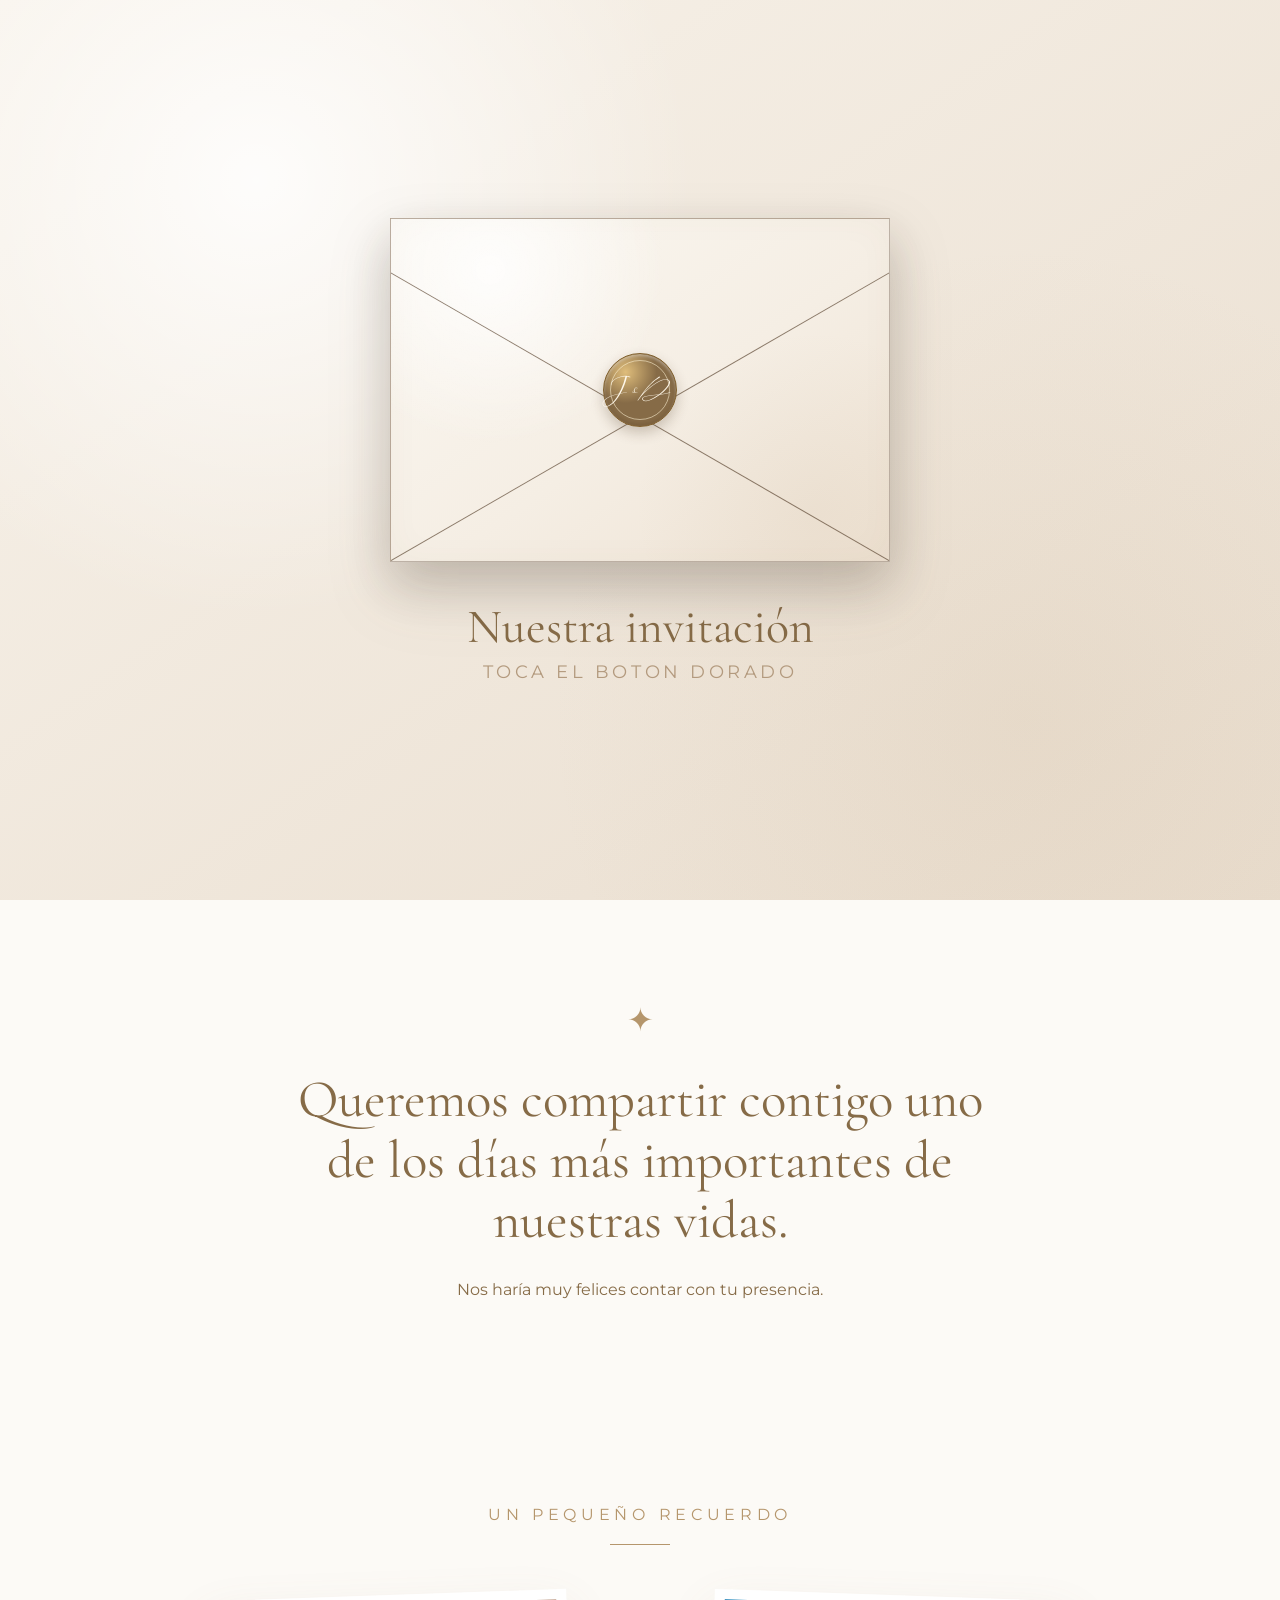
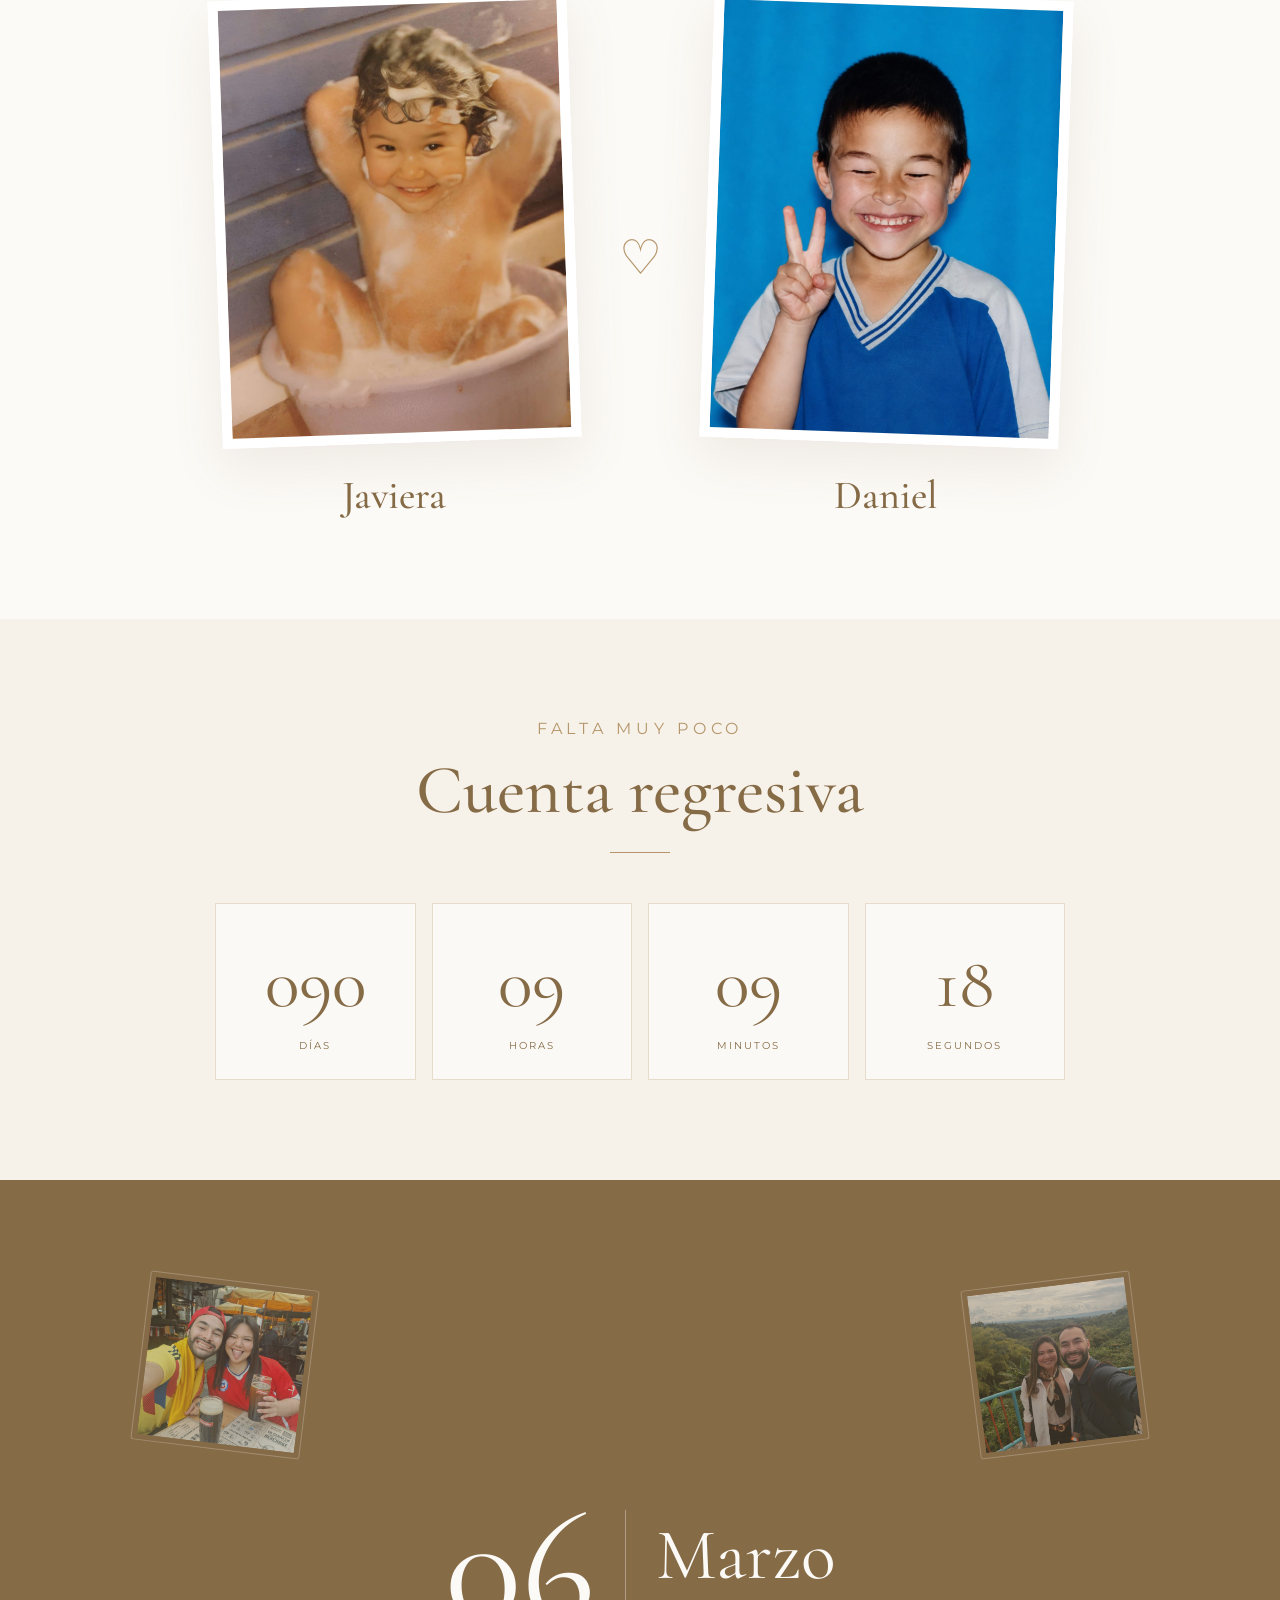
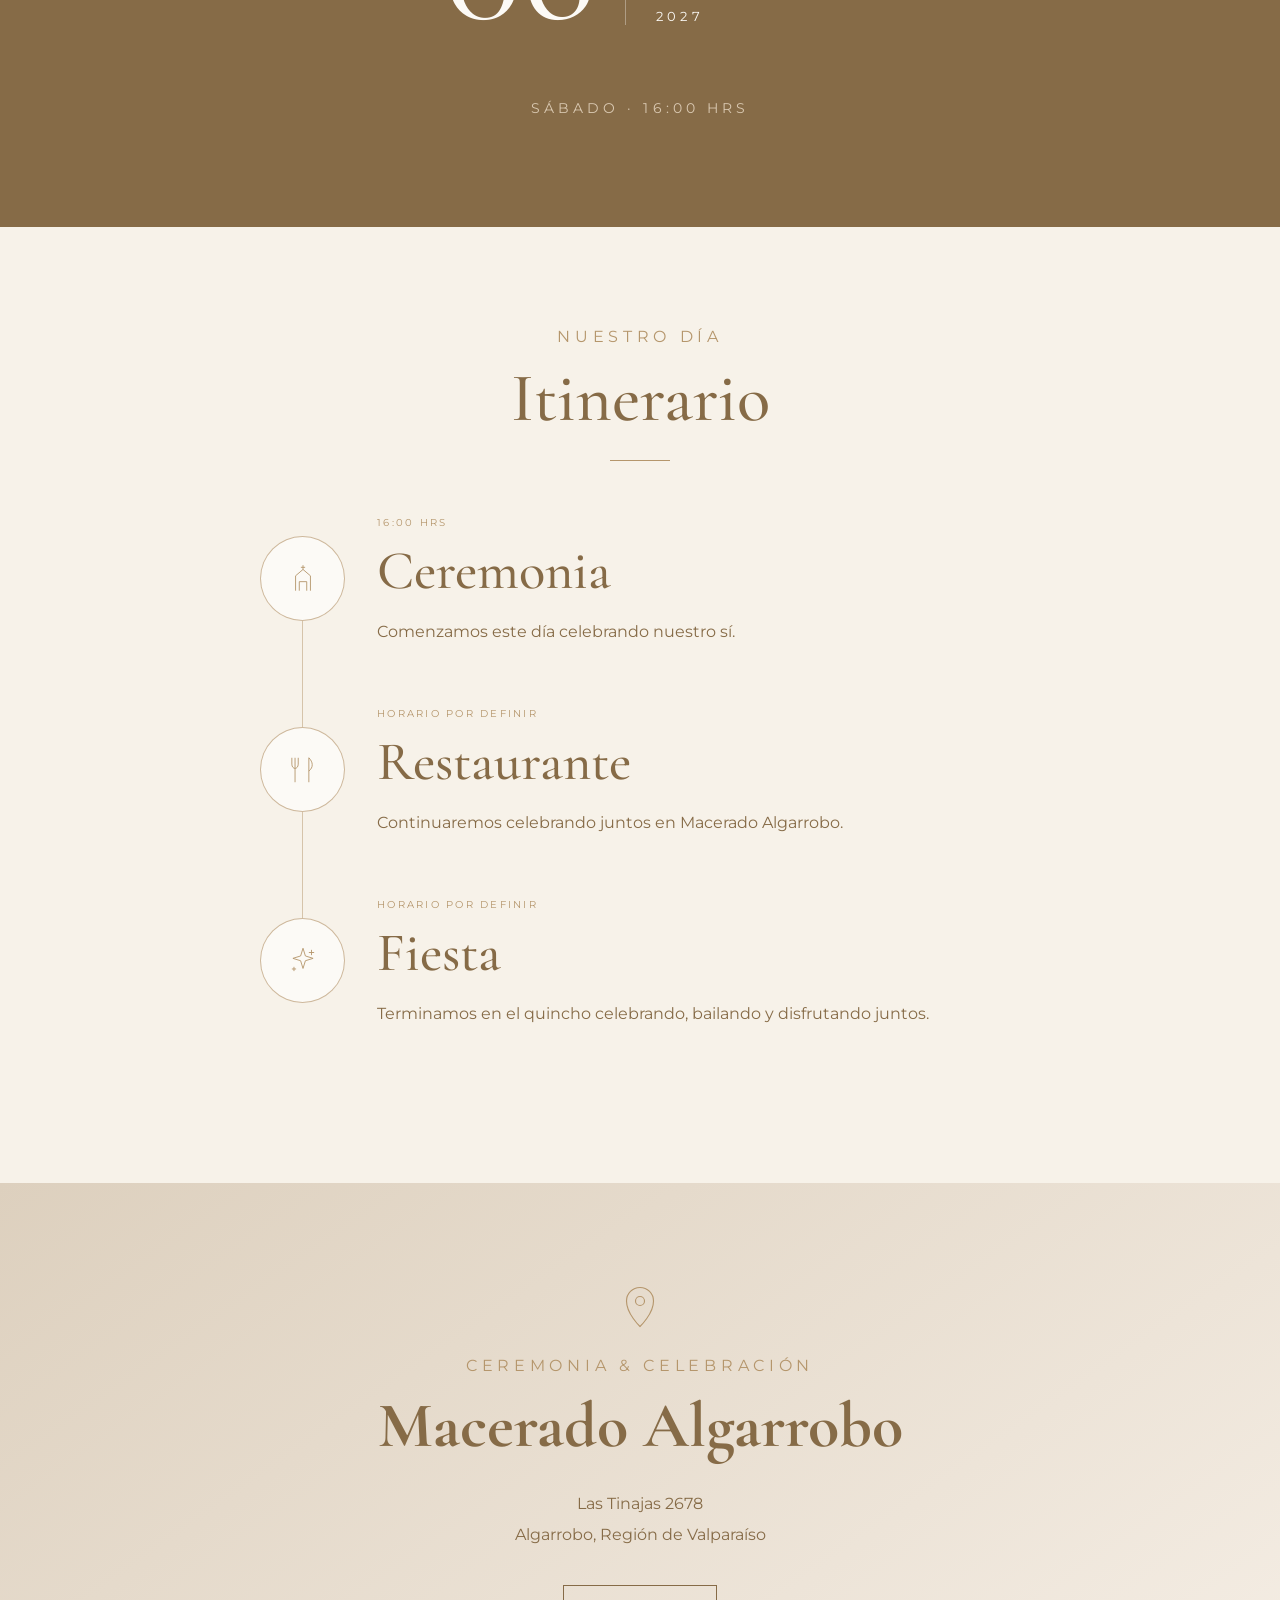
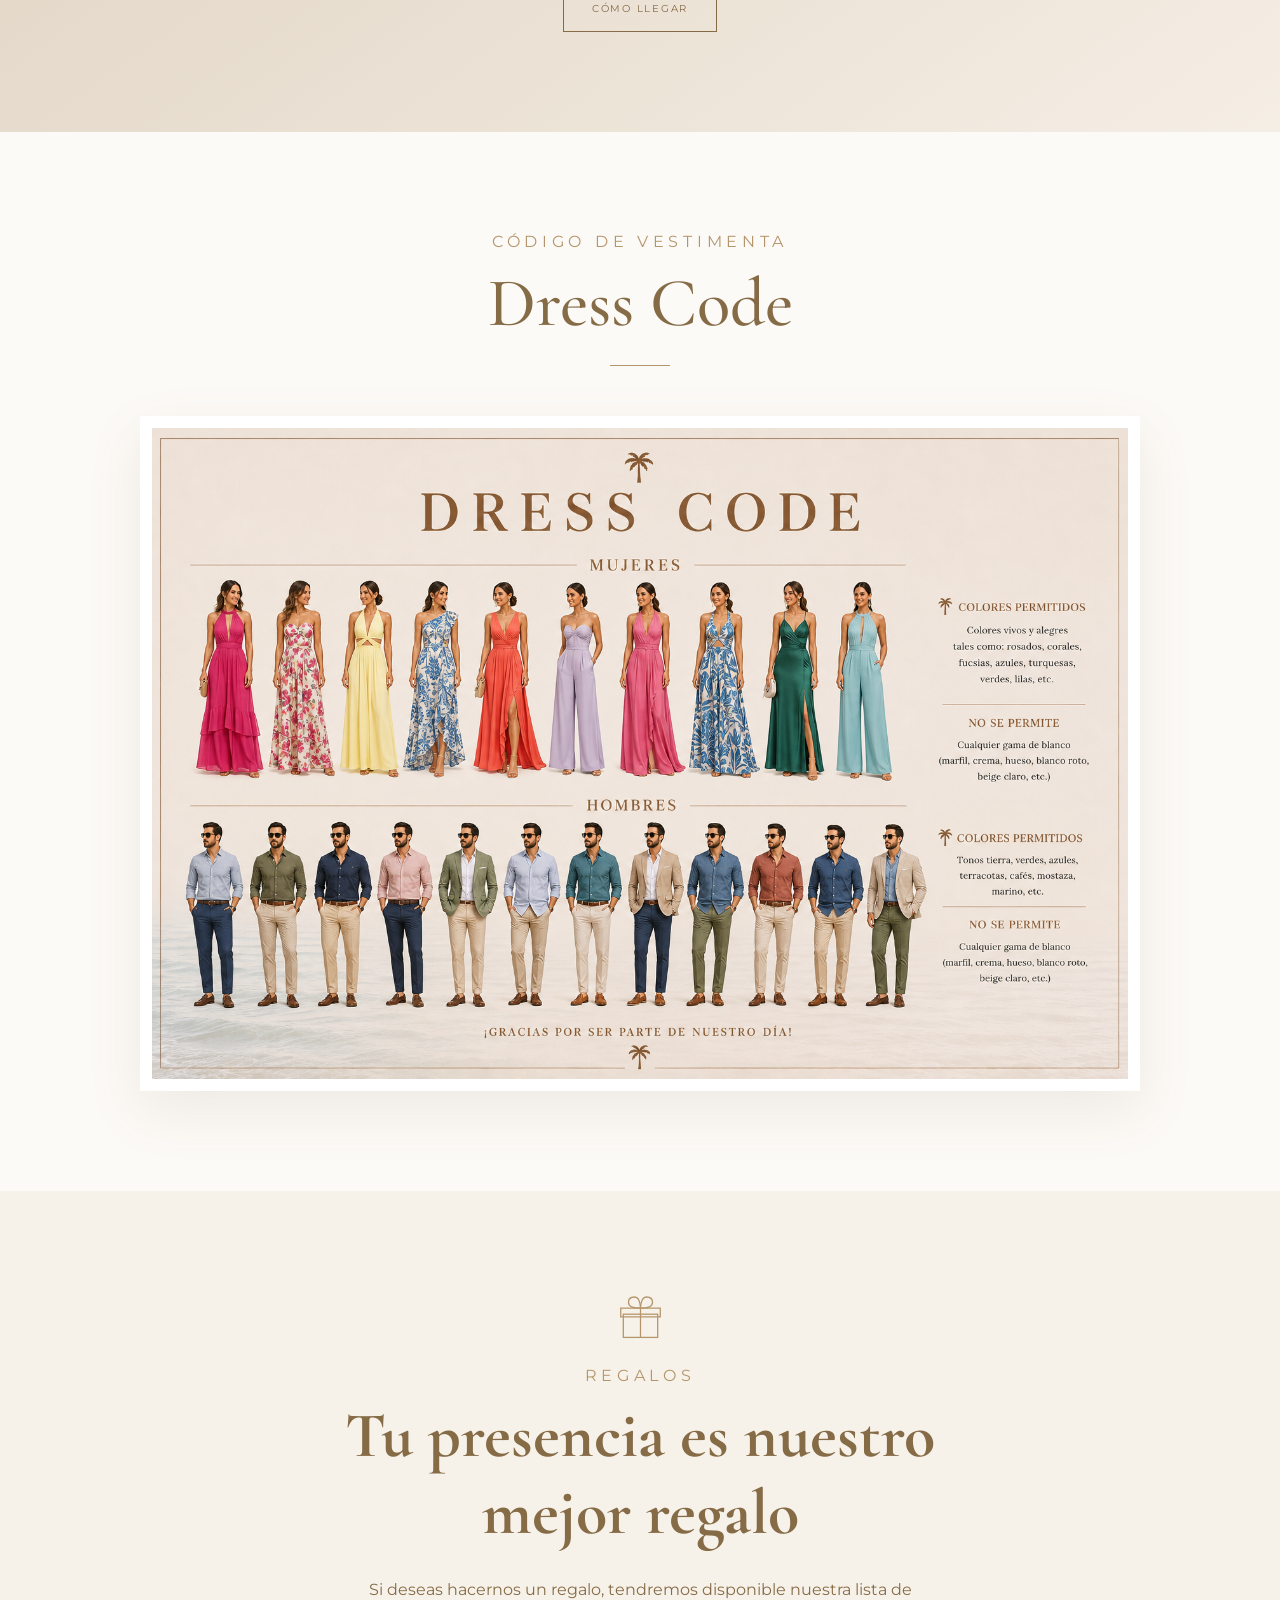
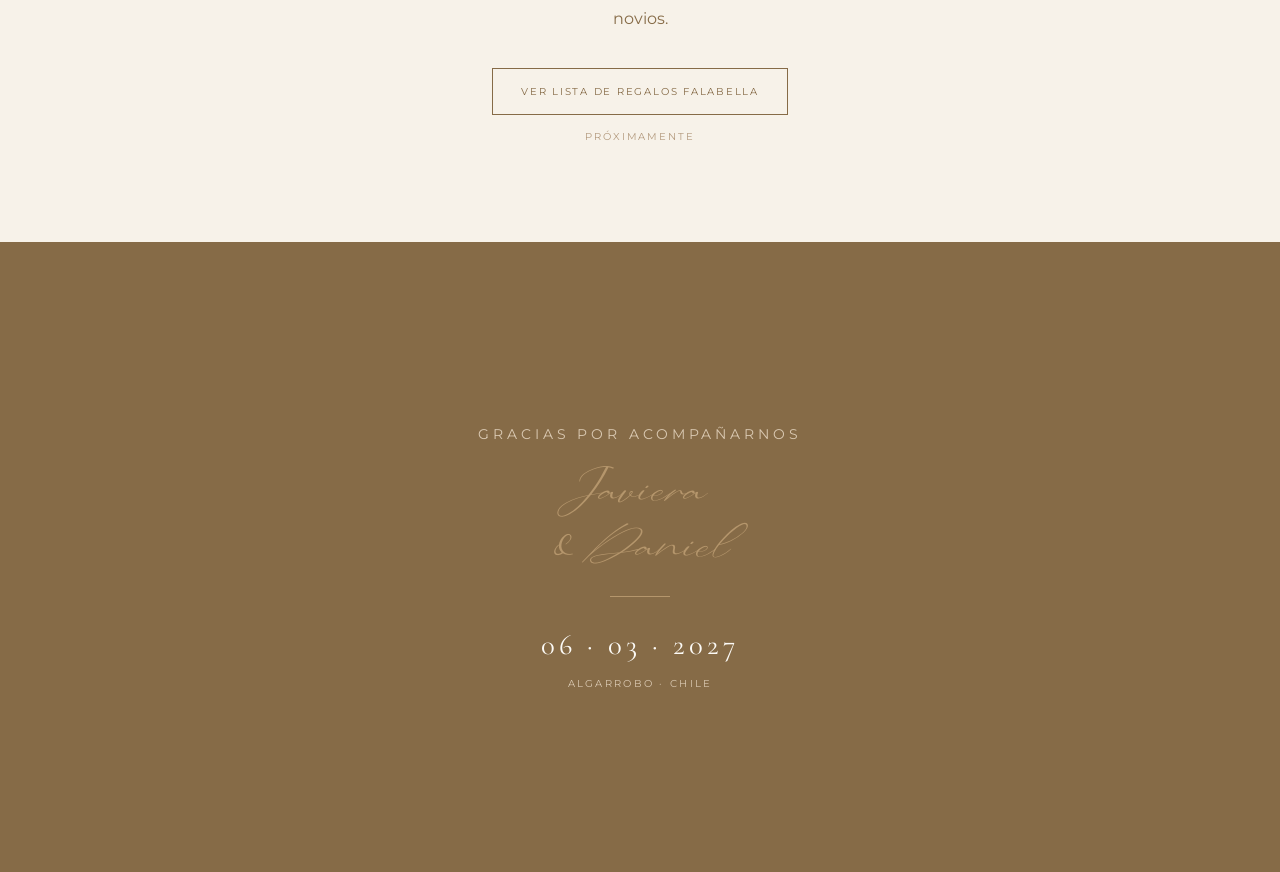
==== index.html @ 8b2c5efb "renombre de archivo" ====
<!DOCTYPE html>
<html lang="es">

<head>
  <meta charset="UTF-8">

  <meta
    name="viewport"
    content="width=device-width, initial-scale=1.0"
  >

  <title>Javiera & Daniel | 06.03.2027</title>

  <!-- TIPOGRAFÍAS -->
  <link rel="preconnect" href="Calligraphy.otf">

  <link
    rel="preconnect"
    href="https://fonts.gstatic.com"
    crossorigin
  >

  <link
    href="https://fonts.googleapis.com/css2?family=Cormorant+Garamond:wght@400;500;600&family=Montserrat:wght@300;400;500;600&display=swap"
    rel="stylesheet"
  >

  <!-- CSS -->
  <link rel="stylesheet" href="Style.css">

</head>

<body>


  <!-- ==================================================
       PANTALLA INICIAL / SOBRE
  =================================================== -->

  <div
    class="card-opening-screen"
    id="cardOpeningScreen"
  >

    <div class="wedding-card-wrapper">

      <div
        class="wedding-card"
        id="weddingCard"
      >

  <!-- ==============================
  INTERIOR DE LA INVITACIÓN
  =============================== -->
  <div class="card-inside">
    <div class="card-inside-content">
      <p class="inside-small">
        CON MUCHO AMOR
      </p>

      <p class="inside-intro">
      Tenemos el agrado de invitarte
      a celebrar junto a nosotros
      </p>

       <h2 class="couple-name">
         <span class="name-first">Javiera</span>
        <span class="name-second">& Daniel</span>
       </h2>

        <p class="inside-date">
        06 · MARZO · 2027
        </p>

        <p class="inside-time">
        16:00 HRS
        </p>

        <p class="inside-place">
        ALGARROBO · CHILE
        </p>

            <button
              class="enter-invitation-button"
              id="enterInvitationButton"
              type="button"
            >
              Ver invitación
            </button>

          </div>

        </div>


        <!-- ==============================
             SOBRE / TAPA
        =============================== -->

        <div
          class="card-cover"
          id="cardCover"
        >

          <div class="envelope-paper"></div>

          <!-- LÍNEAS CAFÉ -->
          <div class="envelope-line line-bottom-left"></div>
          <div class="envelope-line line-bottom-right"></div>

          <!-- BOTÓN DORADO -->
          <button
            class="gold-seal"
            id="goldSeal"
            type="button"
            aria-label="Abrir invitación"
          >
            <span>J</span>
            <small>&</small>
            <span>D</span>
          </button>

        </div>

      </div>

      <!-- INDICACIÓN -->

      <div class="opening-instruction">

        <p>
          Nuestra invitación
        </p>

        <small>
          Toca el boton dorado
        </small>

      </div>

    </div>

  </div>

  <!-- ==================================================
       PORTADA PRINCIPAL
  =================================================== -->

  <header class="hero">

    <div class="hero-frame"></div>

    <div class="hero-content">

      <p class="hero-small">
        Nos casamos
      </p>

       <h1 class="couple-name">
         <span class="name-first">Javiera</span>
        <span class="name-second">& Daniel</span>
       </h1>

      <div class="hero-line"></div>

      <p class="hero-date">
        06 · 03 · 2027
      </p>

      <p class="hero-time">
        16:00 hrs
      </p>

    </div>

  </header>



  <main>
    <!-- ==================================================
         MENSAJE
    =================================================== -->

    <section class="intro">

      <div class="container">

        <span class="decorative-symbol">
          ✦
        </span>

        <p class="intro-text">
          Queremos compartir contigo
          uno de los días más importantes
          de nuestras vidas.
        </p>

        <p class="intro-secondary">
          Nos haría muy felices
          contar con tu presencia.
        </p>

      </div>

    </section>


    <!-- ==================================================
         FOTOS DE NIÑOS
    =================================================== -->

    <section class="childhood-section">

      <div class="container">

        <div class="section-title">

          <p>
            Un pequeño recuerdo
          </p>

          <div class="title-line"></div>

        </div>

        <div class="childhood-grid">


          <!-- JAVIERA -->

          <div class="child-card">

            <div class="photo-placeholder">
              <img src="Img/Javiera2.jpeg" alt="fotojaviera">
            </div>
            <h3>
              Javiera
            </h3>

          </div>

          <div class="child-heart">
            ♡
          </div>


          <!-- DANIEL -->

          <div class="child-card">

            <div class="photo-placeholder">
              <img src="Img/Daniel.jpeg" alt="fotoDaniel">
            </div>

            <h3>
              Daniel
            </h3>

          </div>

        </div>

      </div>

    </section>

    <!-- ==================================================
         CUENTA REGRESIVA
    =================================================== -->

    <section
      id="contador"
      class="countdown-section"
    >

      <div class="container">

        <div class="section-title">

          <p>
            Falta muy poco
          </p>

          <h2>
            Cuenta regresiva
          </h2>

          <div class="title-line"></div>

        </div>


        <div class="countdown">

          <div class="countdown-item">

            <span id="days">
              000
            </span>

            <small>
              Días
            </small>

          </div>


          <div class="countdown-item">

            <span id="hours">
              00
            </span>

            <small>
              Horas
            </small>

          </div>


          <div class="countdown-item">

            <span id="minutes">
              00
            </span>

            <small>
              Minutos
            </small>

          </div>


          <div class="countdown-item">

            <span id="seconds">
              00
            </span>

            <small>
              Segundos
            </small>

          </div>

        </div>

      </div>

    </section>

    <!-- ==================================================
         FECHA
    =================================================== -->
<section class="date-section">

  <div class="container date-layout">

    <!-- FOTO IZQUIERDA -->
    <div class="date-photo date-photo-left">
      <img
        src="Img/Piojosos1.jpeg"
        alt="Javiera"
      >
    </div>


    <!-- FECHA CENTRAL -->
    <div class="date-center">

      <div class="date-content">

        <span class="date-day">
          06
        </span>

        <div class="date-divider"></div>

        <div class="date-info">

          <span>
            Marzo
          </span>

          <strong>
            2027
          </strong>

        </div>

      </div>

      <p class="date-time">
        Sábado · 16:00 hrs
      </p>

    </div>


    <!-- FOTO DERECHA -->
    <div class="date-photo date-photo-right">
      <img
        src="Img/Piojosos3.jpeg"
        alt="Daniel"
      >
    </div>

  </div>

</section>

    <!-- ==================================================
         ITINERARIO
    =================================================== -->

    <section class="timeline-section">
      <div class="container">
        <div class="section-title">
          <p>
            Nuestro día
          </p>

          <h2>
            Itinerario
          </h2>

          <div class="title-line"></div>

        </div>


        <div class="timeline">


          <!-- CEREMONIA -->

          <div class="timeline-item">

            <div class="timeline-left">

              <div class="timeline-icon">

                <svg
                  viewBox="0 0 64 64"
                  aria-hidden="true"
                >
                  <path d="M18 54V26l14-12 14 12v28" />
                  <path d="M25 54V37h14v17" />
                  <path d="M32 14V6" />
                  <path d="M28 10h8" />
                </svg>

              </div>

            </div>

            <div class="timeline-info">

              <span class="timeline-hour">
                16:00 hrs
              </span>

              <h3>
                Ceremonia
              </h3>

              <p>
                Comenzamos este día
                celebrando nuestro sí.
              </p>

            </div>

          </div>


          <!-- RESTAURANTE -->

          <div class="timeline-item">

            <div class="timeline-left">

              <div class="timeline-icon">

                <svg
                  viewBox="0 0 64 64"
                  aria-hidden="true"
                >

                  <path d="M17 9v20" />

                  <path
                    d="M11 9v12c0 5 3 8 6 8s6-3 6-8V9"
                  />

                  <path d="M17 29v26" />

                  <path d="M43 9v46" />

                  <path
                    d="M43 9c8 8 9 18 0 25"
                  />

                </svg>

              </div>

            </div>

            <div class="timeline-info">

              <span class="timeline-hour">
                Horario por definir
              </span>

              <h3>
                Restaurante
              </h3>

              <p>
                Continuaremos celebrando juntos
                en Macerado Algarrobo.
              </p>

            </div>

          </div>


          <!-- FIESTA -->

          <div class="timeline-item">

            <div class="timeline-left">

              <div class="timeline-icon">

                <svg
                  viewBox="0 0 64 64"
                  aria-hidden="true"
                >

                  <path
                    d="M32 8l4.5 14.5L51 27l-14.5 4.5L32 46l-4.5-14.5L13 27l14.5-4.5z"
                  />

                  <path d="M48 11v10" />
                  <path d="M43 16h10" />
                  <path d="M15 43v8" />
                  <path d="M11 47h8" />

                </svg>

              </div>

            </div>

            <div class="timeline-info">

              <span class="timeline-hour">
                Horario por definir
              </span>

              <h3>
                Fiesta
              </h3>

              <p>
                Terminamos en el quincho
                celebrando, bailando
                y disfrutando juntos.
              </p>

            </div>

          </div>

        </div>

      </div>

    </section>



    <!-- ==================================================
         UBICACIÓN
    =================================================== -->

    <section class="location-section">

      <div class="container">

        <div class="location-symbol">

          <svg viewBox="0 0 64 64">

            <path
              d="M32 58s18-17 18-34A18 18 0 0 0 14 24c0 17 18 34 18 34z"
            />

            <circle
              cx="32"
              cy="24"
              r="6"
            />

          </svg>

        </div>

        <p class="location-small">
          Ceremonia & celebración
        </p>

        <h2>
          Macerado Algarrobo
        </h2>

        <p class="location-address">
          Las Tinajas 2678
          <br>
          Algarrobo, Región de Valparaíso
        </p>

        <a
          href="https://www.google.com/maps/search/?api=1&query=Macerado+Algarrobo+Las+Tinajas+2678"
          target="_blank"
          rel="noopener noreferrer"
          class="main-button"
        >
          Cómo llegar
        </a>

      </div>

    </section>



    <!-- ==================================================
         DRESS CODE
    =================================================== -->

    <section class="dress-section">

      <div class="container">

        <div class="section-title">

          <p>
            Código de vestimenta
          </p>

          <h2>
            Dress Code
          </h2>

          <div class="title-line"></div>

        </div>

        <div class="dress-image-container">

          <img
            src="Img/imagen dress code.png"
            alt="Dress Code Javiera y Daniel"
            id="dressCodeImage"
          >

        </div>

      </div>

    </section>



    <!-- ==================================================
         REGALOS
    =================================================== -->

    <section class="gift-section">

      <div class="container">

        <div class="gift-icon">

          <svg viewBox="0 0 64 64">

            <rect
              x="12"
              y="27"
              width="40"
              height="27"
            />

            <path d="M9 20h46v10H9z" />

            <path d="M32 20v34" />

            <path
              d="M32 20c-8 0-14-2-14-7 0-4 3-6 7-6 5 0 7 7 7 13z"
            />

            <path
              d="M32 20c8 0 14-2 14-7 0-4-3-6-7-6-5 0-7 7-7 13z"
            />

          </svg>

        </div>

        <p class="gift-small">
          Regalos
        </p>

        <h2>
          Tu presencia es nuestro mejor regalo
        </h2>

        <p class="gift-text">
          Si deseas hacernos un regalo,
          tendremos disponible nuestra
          lista de novios.
        </p>

        <button
          id="giftButton"
          class="main-button"
          type="button"
        >
          Ver lista de regalos Falabella
        </button>

        <p class="gift-pending">
          Próximamente
        </p>

      </div>

    </section>

    <!-- ==================================================
         CIERRE
    =================================================== -->
    <footer class="footer">
      <div class="container">
        <p class="footer-small">
          Gracias por acompañarnos
        </p>

       <h2 class="couple-name">
         <span class="name-first">Javiera</span>
        <span class="name-second">& Daniel</span>
       </h2>

        <div class="footer-line"></div>
        <p class="footer-date">
          06 · 03 · 2027
        </p>

        <p class="footer-place">
          Algarrobo · Chile
        </p>
      </div>
    </footer>

  </main>


  <!-- JAVASCRIPT -->
  <script src="Script.js"></script>

</body>
</html>
---- Style.css ----
/* ======================================================
   VARIABLES
====================================================== */
@font-face {
  font-family: "Calligraphy";
  src: url("Calligraphy.otf") format("opentype");
  font-weight: normal;
  font-style: normal;
  font-display: swap;
}

:root {
  --crema: #f7f2e9;
  --crema-claro: #fcfaf6;
  --arena: #d9c8b1;
  --arena-oscura: #b39a7e;
  --dorado: #b5966c;
  --dorado-oscuro: #8f704c;
  --cafe: #866b47;
  --cafe-oscuro: #866b47;
  --blanco: #ffffff;
 --fuente-script: "Calligraphy", cursive;
  --fuente-titulos:
    "Cormorant Garamond",
    Georgia,
    serif;
  --fuente-texto:
    "Montserrat", 
    arial,
    bold;
  --sombra:
    0 20px 50px
    rgba(139, 115, 97, 0.12);
}

/* ======================================================
   RESET
====================================================== */
* {
  margin: 0;
  padding: 0;
  box-sizing: border-box;
}

html {
  scroll-behavior: smooth;
}

body {
  font-family:
    var(--fuente-texto);
  background:
    var(--crema-claro);
  color:
    var(--cafe-oscuro);
  overflow-x: hidden;
}

img {
  display: block;
  max-width: 100%;
}

a {
  text-decoration: none;
}

button {
  font-family: inherit;
}

/* ======================================================
   GENERAL
====================================================== */
.container {
  width:
    min(
      1100px,
      calc(100% - 40px)
    );
  margin: 0 auto;
}

section {
  padding: 100px 0;
}

/* ======================================================
   PANTALLA INICIAL
====================================================== */
.card-opening-screen {
  position: fixed;
  inset: 0;
  z-index: 99999;
  display: flex;
  flex-direction: column;
  align-items: center;
  justify-content: center;
  padding: 25px;
  background:
    radial-gradient(
      circle at 20% 20%,
      rgba(255,255,255,.85),
      transparent 35%
    ),
    radial-gradient(
      circle at 80% 80%,
      rgba(181,150,108,.1),
      transparent 38%
    ),
    linear-gradient(
      145deg,
      #f8f3eb,
      #e9ddce
    );
  transition:
    opacity 1s ease,
    visibility 1s ease;
}

.card-opening-screen.finished {
  opacity: 0;
  visibility: hidden;
  pointer-events: none;
}

/* ======================================================
   CONTENEDOR DEL SOBRE
====================================================== */
.wedding-card-wrapper {
  width:
    min(
      520px,
      91vw
    );
  perspective: 1500px;
}

.wedding-card {
  position: relative;
  width: 100%;
  aspect-ratio: 1.45 / 1;
  filter:
    drop-shadow(
      0 24px 28px
      rgba(68,55,45,.18)
    );
}

/* ======================================================
   INTERIOR
====================================================== */
.card-inside {
  position: absolute;
  inset: 0;
  z-index: 1;
  display: flex;
  align-items: center;
  justify-content: center;
  padding: 18px;
  background:
    radial-gradient(
      circle at top right,
      rgba(181,150,108,.08),
      transparent 32%
    ),
    linear-gradient(
      145deg,
      #fffdf9,
      #f6efe5
    );
  border:
    1px solid
    rgba(181,150,108,.35);
}

.card-inside::before {
  content: "";
  position: absolute;
  inset: 11px;
  border:
    1px solid
    rgba(181,150,108,.23);
  pointer-events: none;
}

.card-inside-content {
  position: relative;
  z-index: 2;
  text-align: center;
  max-width: 360px;
}

.inside-small {
  font-size: 1rem;
  letter-spacing: .28em;
  text-transform: uppercase;
  color:
    var(--dorado);
}


.inside-intro {
  margin-top: 9px;
  font-family:
    var(--fuente-titulos);
  font-size: .99rem;
  line-height: 1.3;
  color:
    var(--cafe);
}

.card-inside h2 {
  margin-top: 12px;
  font-family:
    var(--fuente-script);
  font-size:
    clamp(
      3rem,
      8vw,
      5rem
    );
  font-weight: 500;
  line-height: 0.72;

  display: flex;
  flex-direction: column;
  align-items: center;

  gap: 0;
}

.card-inside h2 span {
  display: inline;
  margin: 0;
  color:
    var(--dorado);
  font-size: 0.48em;
  font-style: italic;
  line-height: 0.75;
}

.inside-line {
  width: 52px;
  height: 1px;
  margin:
    19px auto 12px;
  background:
    var(--dorado);
}

.inside-date {
  margin-top: 1px;
  font-family:
    var(--fuente-titulos);
  font-size: 1rem;
  letter-spacing: .14em;
}

.inside-time {
  margin-top: 3px;
  font-size: .65rem;
  letter-spacing: .25em;
  color:
    var(--cafe);
}

.inside-place {
  margin-top: 2px;
  font-size: .7rem;
  letter-spacing: .25em;
  color:
    var(--arena-oscura);
}


/* BOTÓN INTERIOR */
.enter-invitation-button {
  margin-top: 18px;
  padding: 10px 20px;
  background: transparent;
  border:
    1px solid
    var(--dorado);
  color:
    var(--cafe-oscuro);
  font-size: .75rem;
  letter-spacing: .18em;
  text-transform: uppercase;
  cursor: pointer;
  transition: .3s ease;
}

.enter-invitation-button:hover {
  background:
    var(--cafe-oscuro);
  border-color:
    var(--cafe-oscuro);
  color:
    var(--crema-claro);
}

/* ======================================================
   SOBRE MINIMALISTA
====================================================== */
.card-cover {
  position: absolute;
  inset: 0;
  z-index: 5;
  overflow: hidden;
  cursor: pointer;
  background:
    linear-gradient(
      145deg,
      #fbf8f2 0%,
      #f5eee4 55%,
      #eee2d3 100%
    );
  border:
    1px solid
    rgba(95,72,51,.4);
  box-shadow:
    0 20px 45px
    rgba(68,55,45,.14),
    inset 0 0 35px
    rgba(110,83,55,.035);
  transform:
    translateY(0);
  transition:
    transform 1.3s
    cubic-bezier(.22,1,.36,1),
    opacity .8s ease;
}

/* PAPEL */
.envelope-paper {
  position: absolute;
  inset: 0;
  pointer-events: none;
  background:
    radial-gradient(
      circle at 20% 15%,
      rgba(255,255,255,.82),
      transparent 35%
    ),
    radial-gradient(
      circle at 85% 85%,
      rgba(170,140,100,.07),
      transparent 35%
    );
}

/* ======================================================
   LÍNEAS CAFÉ
====================================================== */
.envelope-line {
  position: absolute;
  z-index: 3;
  height: 1px;
  background:
    rgba(91,68,48,.68);
}


/* superior izquierda */
.line-left {
  width: 58%;
  left: 0;
  top: 0;
  transform-origin:
    left center;
  transform:
    rotate(30deg);
}


/* superior derecha */
.line-right {
  width: 58%;
  right: 0;
  top: 0;
  transform-origin:
    right center;
  transform:
    rotate(-30deg);
}


/* inferior izquierda */
.line-bottom-left {
  width: 150%;
  left: 0;
  bottom: 0;
  transform-origin:
    left center;
  transform:
    rotate(-30deg);
}


/* inferior derecha */
.line-bottom-right {
  width: 150%;
  right: 0;
  bottom: 0;
  transform-origin:
    right center;
  transform:
    rotate(30deg);
}

/* ======================================================
   SELLO DORADO
====================================================== */
.gold-seal {
  position: absolute;
  left: 50%;
  top: 50%;
  z-index: 20;
  width: 82px;
  height: 82px;
  transform:
    translate(-50%, -50%);
  display: flex;
  align-items: center;
  justify-content: center;
  gap: 4px;
  border-radius: 50%;
  border:
    1px solid
    #80602e;
  color:
    #fff8ea;
  background:
    radial-gradient(
      circle at 30% 25%,
      #dfbd7b 0%,
      #866b47 42%,
      #866b47 75%,
      #866b47 100%
    );
  box-shadow:
    0 8px 15px
    rgba(68,45,21,.28),
    inset 0 2px 3px
    rgba(255,255,255,.4),
    inset 0 -3px 4px
    rgba(70,45,20,.25);
  cursor: pointer;
  transition:
    transform .3s ease,
    box-shadow .3s ease;
}

.gold-seal::before {
  content: "";
  position: absolute;
  inset: 7px;
  border:
    1px solid
    rgba(255,244,215,.55);
  border-radius: 50%;
}

.gold-seal span,
.gold-seal small {
  position: relative;
  z-index: 2;
  font-family:
    var(--fuente-script);
}

.gold-seal span {
  font-size: 1.8rem;
}

.gold-seal small {
  font-size: .8rem;
  font-style: italic;
}

.gold-seal:hover {
  transform:
    translate(-50%, -50%)
    scale(1.06);
}


.gold-seal:active {
  transform:
    translate(-50%, -50%)
    scale(.96);
}

/* ======================================================
   APERTURA MEJORADA DEL SOBRE
====================================================== */
/* El sello reacciona primero */
.card-opening-screen.opening .gold-seal {
  transform:
    translate(-50%, -50%)
    scale(.88);
  opacity: 0;
  transition:
    transform .35s ease,
    opacity .35s ease;
}


/* Las líneas desaparecen suavemente */
.card-opening-screen.opening .envelope-line {
  opacity: 0;
  transition:
    opacity .35s ease;
}


/* La tapa sube después */
.card-opening-screen.opening .card-cover {
  transform:
    translateY(-122%);
  opacity: 0;
  transition:
    transform 1.25s
    cubic-bezier(.22,1,.36,1)
    .22s,
    opacity .75s ease .22s;
  pointer-events: none;
}


/* El interior aparece un poco más elegante */
.card-inside {
  opacity: 0;
  transform:
    translateY(18px)
    scale(.985);
  transition:
    opacity .8s ease,
    transform .8s ease;
}


.card-opening-screen.opening .card-inside {
  opacity: 1;
  transform:
    translateY(0)
    scale(1);
  transition-delay: .45s;
}


/* Oculta la instrucción inferior */
.card-opening-screen.opening .opening-instruction {
  opacity: 0;
  transform:
    translateY(15px);
  pointer-events: none;
}

/* Sello más fino */
.gold-seal {
  width: 74px;
  height: 74px;
  box-shadow:
    0 6px 13px rgba(68,45,21,.24),
    inset 0 2px 3px rgba(255,255,255,.38),
    inset 0 -2px 4px rgba(70,45,20,.22);
}

.gold-seal::before {
  inset: 6px;
}

/* Acercar un poco el texto al sobre */
.opening-instruction {
  margin-top: 26px;
}

/* Ajuste escritorio */
@media (min-width: 900px) {
  .wedding-card-wrapper {
    width: min(500px, 86vw);
  }
}


/* Ajuste móvil */
@media (max-width: 600px) {
  .gold-seal {
    width: 64px;
    height: 64px;
  }
  .opening-instruction {
    margin-top: 22px;
  }
}

/* ======================================================
   INSTRUCCIÓN
====================================================== */
.opening-instruction {
  margin-top: 36px;
  text-align: center;
  transition:
    opacity .45s ease,
    transform .45s ease;
}

.opening-instruction p {
  font-family:
    var(--fuente-titulos);
  font-size: 3rem;
  color:
    var(--cafe-oscuro);
}

.opening-instruction small {
  display: block;
  margin-top: 5px;
  color:
    var(--arena-oscura);
  font-size: 1.1rem;
  letter-spacing: .2em;
  text-transform: uppercase;
}

.opening-arrow {
  margin-top: 8px;
  color:
    var(--dorado);
  font-size: 1.5rem;
  animation:
    openingArrow
    1.45s
    ease-in-out infinite;
}

.card-opening-screen.opening
.opening-instruction {
  opacity: 0;
  transform:
    translateY(20px);
}

/* ======================================================
   PORTADA
====================================================== */
.hero {
  min-height: 100vh;
  min-height: 100svh;
  position: relative;
  overflow: hidden;
  display: flex;
  align-items: center;
  justify-content: center;
  text-align: center;
  background:
    radial-gradient(
      circle at top right,
      rgba(255,255,255,.9),
      transparent 38%
    ),
    radial-gradient(
      circle at bottom left,
      rgba(181,150,108,.18),
      transparent 40%
    ),
    linear-gradient(
      145deg,
      #faf6ef,
      #eee3d5
    );
}

.hero-frame {
  position: absolute;
  inset: 24px;
  border:
    1px solid
    rgba(181,150,108,.45);
  pointer-events: none;
}

.hero::before {
  content: "";
  position: absolute;
  width: 420px;
  height: 420px;
  border-radius: 50%;
  border:
    1px solid
    rgba(181,150,108,.17);
  top: -160px;
  right: -160px;
}

.hero::after {
  content: "✦";
  position: absolute;
  right: 35px;
  bottom: 25px;
  font-family:
    var(--fuente-titulos);
  font-size: 10rem;
  color:
    rgba(181,150,108,.08);
  transform:
    rotate(15deg);
}


.hero-content {
  position: relative;
  z-index: 2;
  width:
    min(
      700px,
      88%
    );
}

.hero-small {
  font-size: 1.3rem;
  letter-spacing: .35em;
  text-transform: uppercase;
  color:
    var(--dorado);
}

.hero h1 {
  margin-top: 28px;
  font-family:
    var(--fuente-script);
  font-size:
    clamp(
      4.5rem,
      14vw,
      8rem
    );
  font-weight: 500;
  line-height: .77;
}

.hero h1 span {
  display: block;
  margin: 30px 0;
  font-size: .500em;
  font-style: italic;
  color:
    var(--dorado);
}

.hero-line {
  width: 75px;
  height: 1px;
  margin:
    48px auto 25px;
  background:
    var(--dorado);
}


.hero-date {
  font-family:
    var(--fuente-titulos);
  font-size:
    clamp(
      1.8rem,
      5vw,
      2.6rem
    );
  letter-spacing: .14em;
}

.hero-time {
  margin-top: 8px;
  font-size: .95rem;
  letter-spacing: .22em;
  text-transform: uppercase;
  color:
    var(--cafe);
}


.hero-scroll {
  display: inline-flex;
  flex-direction: column;
  align-items: center;
  gap: 10px;
  margin-top: 58px;
  color:
    var(--cafe);
  font-size: .63rem;
  letter-spacing: .19em;
  text-transform: uppercase;
}

/* ======================================================
   INTRO
====================================================== */
.intro {
  text-align: center;
  background:
    var(--crema-claro);
}

.intro .container {
  max-width: 720px;
}

.decorative-symbol {
  display: block;
  margin-bottom: 30px;
  color:
    var(--dorado);
  font-size: 2rem;
}

.intro-text {
  font-family:
    var(--fuente-titulos);
  font-size:
    clamp(
      2rem,
      5vw,
      3.3rem
    );
  line-height: 1.15;
}


.intro-secondary {
  margin-top: 25px;
  color:
    var(--cafe);
  font-size: 1rem;
  line-height: 1.8;
}

/* ======================================================
   TÍTULOS
====================================================== */

.section-title {
  margin-bottom: 50px;
  font-size: xx-large;
  text-align: center;
}

.section-title p,
.location-small,
.gift-small {
  color:
    var(--dorado);
  font-size: .98rem;
  letter-spacing: .3em;
  text-transform: uppercase;
}


.section-title h2 {
  margin-top: 10px;
  font-family:
    var(--fuente-titulos);
  font-size:
    clamp(
      2.7rem,
      7vw,
      4.3rem
    );
  font-weight: 500;
}


.title-line {
  width: 60px;
  height: 1px;
  margin:
    20px auto 0;
  background:
    var(--dorado);
}

/* ======================================================
   FOTOS
====================================================== */
.childhood-section {
  background:
    var(--crema-claro);
}

.childhood-grid {
  max-width: 850px;
  margin: 0 auto;
  display: grid;
  grid-template-columns:
    1fr auto 1fr;
  align-items: center;
  gap: 45px;
}


.child-card {
  text-align: center;
}


.photo-placeholder {
  width: 100%;
  aspect-ratio: 4 / 5;
  display: flex;
  align-items: center;
  justify-content: center;
  overflow: hidden;
  background:
    linear-gradient(
      145deg,
      #e8dccd,
      #f8f3eb
    );

  color:
    var(--arena-oscura);
  border:
    10px solid
    var(--blanco);
  box-shadow:
    var(--sombra);
  font-family:
    var(--fuente-titulos);
  font-size: 1.5rem;
  transform:
    rotate(-2deg);
}


.child-card:last-child
.photo-placeholder {
  transform:
    rotate(2deg);
}

.child-card h3 {
  margin-top: 28px;
  font-family:
    var(--fuente-titulos);
  font-size: 2.5rem;
  font-weight: 500;
}


.child-heart {
  color:
    var(--dorado);
  font-size: 3rem;
}


/* ======================================================
   CONTADOR
====================================================== */

.countdown-section {
  background:
    var(--crema);
}

.countdown {
  max-width: 850px;
  margin: 0 auto;
  display: grid;
  grid-template-columns:
    repeat(4,1fr);
  gap: 16px;
}


.countdown-item {
  padding:
    35px 10px 28px;
  text-align: center;
  border:
    1px solid
    rgba(181,150,108,.3);
  background:
    rgba(255,255,255,.55);
}


.countdown-item span {
  display: block;
  font-family:
    var(--fuente-titulos);
  font-size:
    clamp(
      2.7rem,
      8vw,
      4.5rem
    );
}


.countdown-item small {
  display: block;
  margin-top: 12px;
  color:
    var(--cafe);
  font-size: .62rem;
  letter-spacing: .2em;
  text-transform: uppercase;
}


/* ======================================================
   FECHA
====================================================== */

.date-section {
  text-align: center;
  color:
    var(--crema-claro);
  background:
    var(--cafe-oscuro);
}


.date-content {
  display: flex;
  align-items: center;
  justify-content: center;
  gap: 30px;
}


.date-day {
  font-family:
    var(--fuente-titulos);
  font-size:
    clamp(
      6rem,
      20vw,
      10rem
    );
}


.date-divider {
  width: 1px;
  height: 115px;
  background:
    rgba(255,255,255,.34);
}


.date-info {
  display: flex;
  flex-direction: column;
  text-align: left;
}


.date-info span {
  font-family:
    var(--fuente-titulos);
  font-size:
    clamp(
      2.7rem,
      8vw,
      4.5rem
    );
}


.date-info strong {
  margin-top: 10px;
  font-size: .8rem;
  font-weight: 400;
  letter-spacing: .33em;
}


.date-time {
  margin-top: 35px;
  color:
    var(--arena);
  font-size: .90rem;
  letter-spacing: .28em;
  text-transform: uppercase;
}


/* ======================================================
   TIMELINE
====================================================== */

.timeline-section {
  background:
    var(--crema);
}


.timeline {
  position: relative;
  max-width: 760px;
  margin: 0 auto;
}

.timeline::before {
  content: "";
  position: absolute;
  left: 42px;
  top: 45px;
  bottom: 45px;
  width: 1px;
  background:
    var(--dorado);
  opacity: .5;
}


.timeline-item {
  display: grid;
  grid-template-columns:
    85px 1fr;
  gap: 32px;
  align-items: center;
  margin-bottom: 55px;
}


.timeline-icon {
  width: 85px;
  height: 85px;
  display: flex;
  align-items: center;
  justify-content: center;
  border-radius: 50%;
  border:
    1px solid
    rgba(181,150,108,.65);
  background:
    var(--crema-claro);
}


.timeline-icon svg {
  width: 34px;
  height: 34px;
  fill: none;
  stroke:
    var(--dorado);
  stroke-width: 1.7;
}


.timeline-hour {
  color:
    var(--dorado);
  font-size: .64rem;
  letter-spacing: .22em;
  text-transform: uppercase;
}


.timeline-info h3 {
  margin-top: 8px;
  font-family:
    var(--fuente-titulos);
  font-size:
    clamp(
      2.5rem,
      6vw,
      3.4rem
    );
  font-weight: 500;
}


.timeline-info p {
  margin-top: 14px;
  color:
    var(--cafe);
  line-height: 1.8;
}


/* ======================================================
   UBICACIÓN
====================================================== */

.location-section {
  text-align: center;
  background:
    linear-gradient(
      145deg,
      #ddd0be,
      #f5eee5
    );
}


.location-section .container {
  max-width: 720px;
}


.location-symbol {
  width: 48px;
  height: 48px;
  margin:
    0 auto 25px;
}


.location-symbol svg {
  width: 100%;
  height: 100%;
  fill: none;
  stroke:
    var(--dorado);
  stroke-width: 1.5;
}


.location-section h2 {
  margin-top: 12px;
  font-family:
    var(--fuente-titulos);
  font-size:
    clamp(
      2.8rem,
      7vw,
      4rem
    );
}


.location-address {
  margin:
    25px 0 35px;
  color:
    var(--cafe);
  line-height: 1.9;
}


/* ======================================================
   BOTONES
====================================================== */

.main-button {
  display: inline-block;
  padding: 16px 28px;
  border:
    1px solid
    var(--cafe-oscuro);
  background: transparent;
  color:
    var(--cafe-oscuro);
  cursor: pointer;
  font-size: .65rem;
  letter-spacing: .17em;
  text-transform: uppercase;
  transition: .3s ease;
}


.main-button:hover {
  background:
    var(--cafe-oscuro);
  color:
    var(--crema-claro);
}


/* ======================================================
   DRESS CODE
====================================================== */

.dress-section {
  background:
    var(--crema-claro);
}


.dress-image-container {
  width:
    min(
      1000px,
      100%
    );
  margin: 0 auto;
  padding: 12px;
  background:
    var(--blanco);
  box-shadow:
    var(--sombra);
}


.dress-image-container img {
  width: 100%;
  height: auto;
}


/* ======================================================
   REGALOS
====================================================== */

.gift-section {
  text-align: center;
  background:
    var(--crema);
}


.gift-section .container {
  max-width: 720px;
}

.gift-icon {
  width: 55px;
  height: 55px;
  margin:
    0 auto 20px;
}


.gift-icon svg {
  width: 100%;
  height: 100%;
  fill: none;
  stroke:
    var(--dorado);
  stroke-width: 1.5;
}


.gift-section h2 {
  margin-top: 12px;
  font-family:
    var(--fuente-titulos);
  font-size:
    clamp(
      2.6rem,
      7vw,
      4rem
    );
}


.gift-text {
  margin:
    25px auto 35px;
  max-width: 550px;
  color:
    var(--cafe);
  line-height: 1.8;
}


.gift-pending {
  margin-top: 15px;
  color:
    var(--arena-oscura);
  font-size: .62rem;
  letter-spacing: .2em;
  text-transform: uppercase;
}

/* ======================================================
   FOOTER
====================================================== */

.footer {
  min-height: 70vh;
  display: flex;
  align-items: center;
  justify-content: center;
  text-align: center;
  color:
    var(--crema-claro);
  background:
    var(--cafe-oscuro);
}

.footer .container {
  padding:
    80px 20px;
}


.footer-small {
  color:
    var(--arena);
  font-size: .90rem;
  letter-spacing: .27em;
  text-transform: uppercase;
}

.footer h2 {
  margin:
    28px 0;
  font-family:
    var(--fuente-script);
  font-size:
    clamp(
      4rem,
      13vw,
      7rem
    );
  font-weight: 400;
  line-height: .82;
}


.footer h2 span {
  display: block;
  margin: 18px 0;
  color:
    var(--dorado);
  font-size: .42em;
  font-style: italic;
}

.footer-line {
  width: 60px;
  height: 1px;
  margin:
    30px auto;
  background:
    var(--dorado);
}

.footer-date {
  font-family:
    var(--fuente-titulos);
  font-size: 1.8rem;
  letter-spacing: .14em;
}


.footer-place {
  margin-top: 15px;
  color:
    var(--arena);
  font-size: .65rem;
  letter-spacing: .22em;
  text-transform: uppercase;
}


/* ======================================================
   ANIMACIONES
====================================================== */

@keyframes openingArrow {
  0%,
  100% {
    transform:
      translateY(5px);
    opacity: .45;
  }
  50% {
    transform:
      translateY(-7px);
    opacity: 1;
  }
}


@keyframes flecha {
  0%,
  100% {
    transform:
      translateY(0);
  }
  50% {
    transform:
      translateY(8px);
  }
}

.reveal {
  opacity: 0;
  transform:
    translateY(35px);
  transition:
    opacity .9s ease,
    transform .9s ease;
}

.reveal.visible {
  opacity: 1;
  transform:
    translateY(0);
}


/* ======================================================
   CELULAR
====================================================== */
@media (max-width: 700px) {
  section {
    padding:
      75px 0;
  }

  .container {
    width:
      min(
        100% - 30px,
        1100px
      );
  }

  .card-opening-screen {
    padding: 16px;
  }

  .wedding-card-wrapper {
    width: 94vw;
  }

  .gold-seal {
    width: 70px;
    height: 70px;
  }

  .gold-seal span {
    font-size: 1.1rem;
  }

  .card-inside {
    padding: 15px;
  }

  .card-inside h2 {
    font-size: 3rem;
  }

  .inside-intro {
    font-size: .8rem;
  }

  .hero-frame {
    inset: 13px;
  }

  .hero h1 {
    font-size: 4.6rem;
  }

  .countdown {
    grid-template-columns:
      repeat(2,1fr);
    gap: 10px;
  }

  .childhood-grid {
    max-width: 330px;
    grid-template-columns:
      1fr;
    gap: 20px;
  }

  .child-heart {
    transform:
      rotate(90deg);
  }

  .date-content {
    gap: 18px;
  }

  .date-divider {
    height: 85px;
  }

  .timeline::before {
    left: 30px;
  }

  .timeline-item {
    grid-template-columns:
      60px 1fr;
    gap: 22px;
    align-items: start;
    margin-bottom: 45px;
  }

  .timeline-icon {
    width: 60px;
    height: 60px;
  }

  .timeline-icon svg {
    width: 27px;
    height: 27px;
  }

  .main-button {
    width: 100%;
    max-width: 350px;
  }
}

/* ======================================================
   CELULARES PEQUEÑOS
====================================================== */
@media (max-width: 420px) {
  .wedding-card-wrapper {
    width: 95vw;
  }

  .opening-instruction p {
    font-size: 1.4rem;
  }

  .card-inside h2 {
    font-size: 2.55rem;
  }

  .inside-intro {
    font-size: .72rem;
  }

  .hero h1 {
    font-size: 4rem;
  }

  .intro-text {
    font-size: 2rem;
  }

  .section-title h2 {
    font-size: 2.8rem;
  }

  .countdown-item span {
    font-size: 2.8rem;
  }

  .date-day {
    font-size: 6rem;
  }

  .date-info span {
    font-size: 2.7rem;
  }
}
/* ======================================================
   FECHA EN FORMA DE ARCO
====================================================== */

.date-layout {
  display: grid;

  grid-template-columns:
    1fr 1fr;

  grid-template-areas:
    "left right"
    "center center";

  align-items: start;

  justify-items: center;

  gap: 20px 120px;

  max-width: 1000px;

  margin: 0 auto;
}


/* FOTO IZQUIERDA */

.date-photo-left {
  grid-area: left;

  justify-self: start;

  transform:
    rotate(7deg);

  margin-top: 0;
}


/* FOTO DERECHA */

.date-photo-right {
  grid-area: right;

  justify-self: end;

  transform:
    rotate(-7deg);

  margin-top: 0;
}


/* FECHA CENTRAL */

.date-center {
  grid-area: center;

  text-align: center;

  margin-top: 10px;

  transform:
    translateY(-10px);
}


/* FOTOS MÁS PEQUEÑAS */

.date-photo {
  width: 170px;
  height: 170px;

  aspect-ratio: 1 / 1;

  overflow: hidden;

  border-radius: 3px;

  padding: 5px;

  border:
    1px solid
    rgba(247, 242, 233, .35);

  opacity: .72;
}


.date-photo img {
  width: 100%;
  height: 100%;

  object-fit: cover;

  opacity: .9;

  border-radius: 1px;
}


/* Borde interior */

.date-photo::before {
  content: "";

  position: absolute;

  inset: 9px;

  border:
    1px solid
    rgba(247, 242, 233, .3);

  pointer-events: none;
}
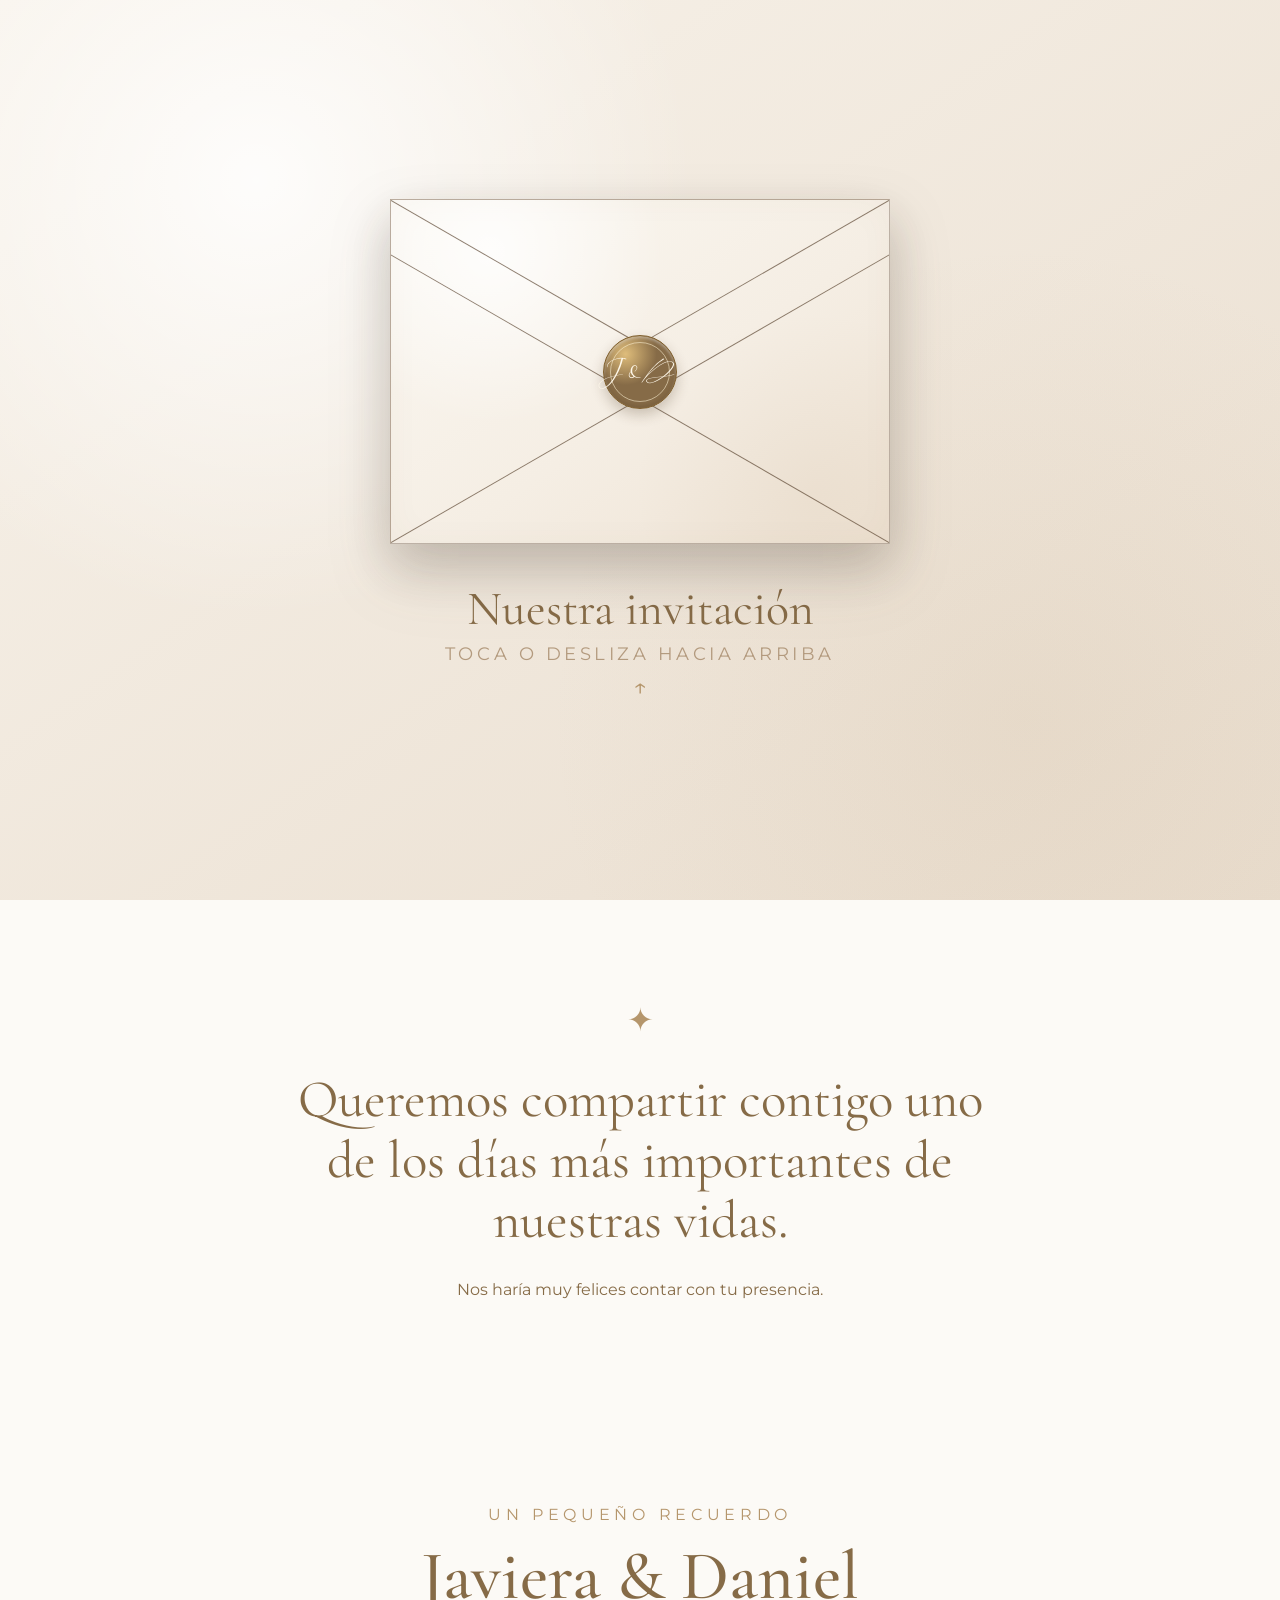
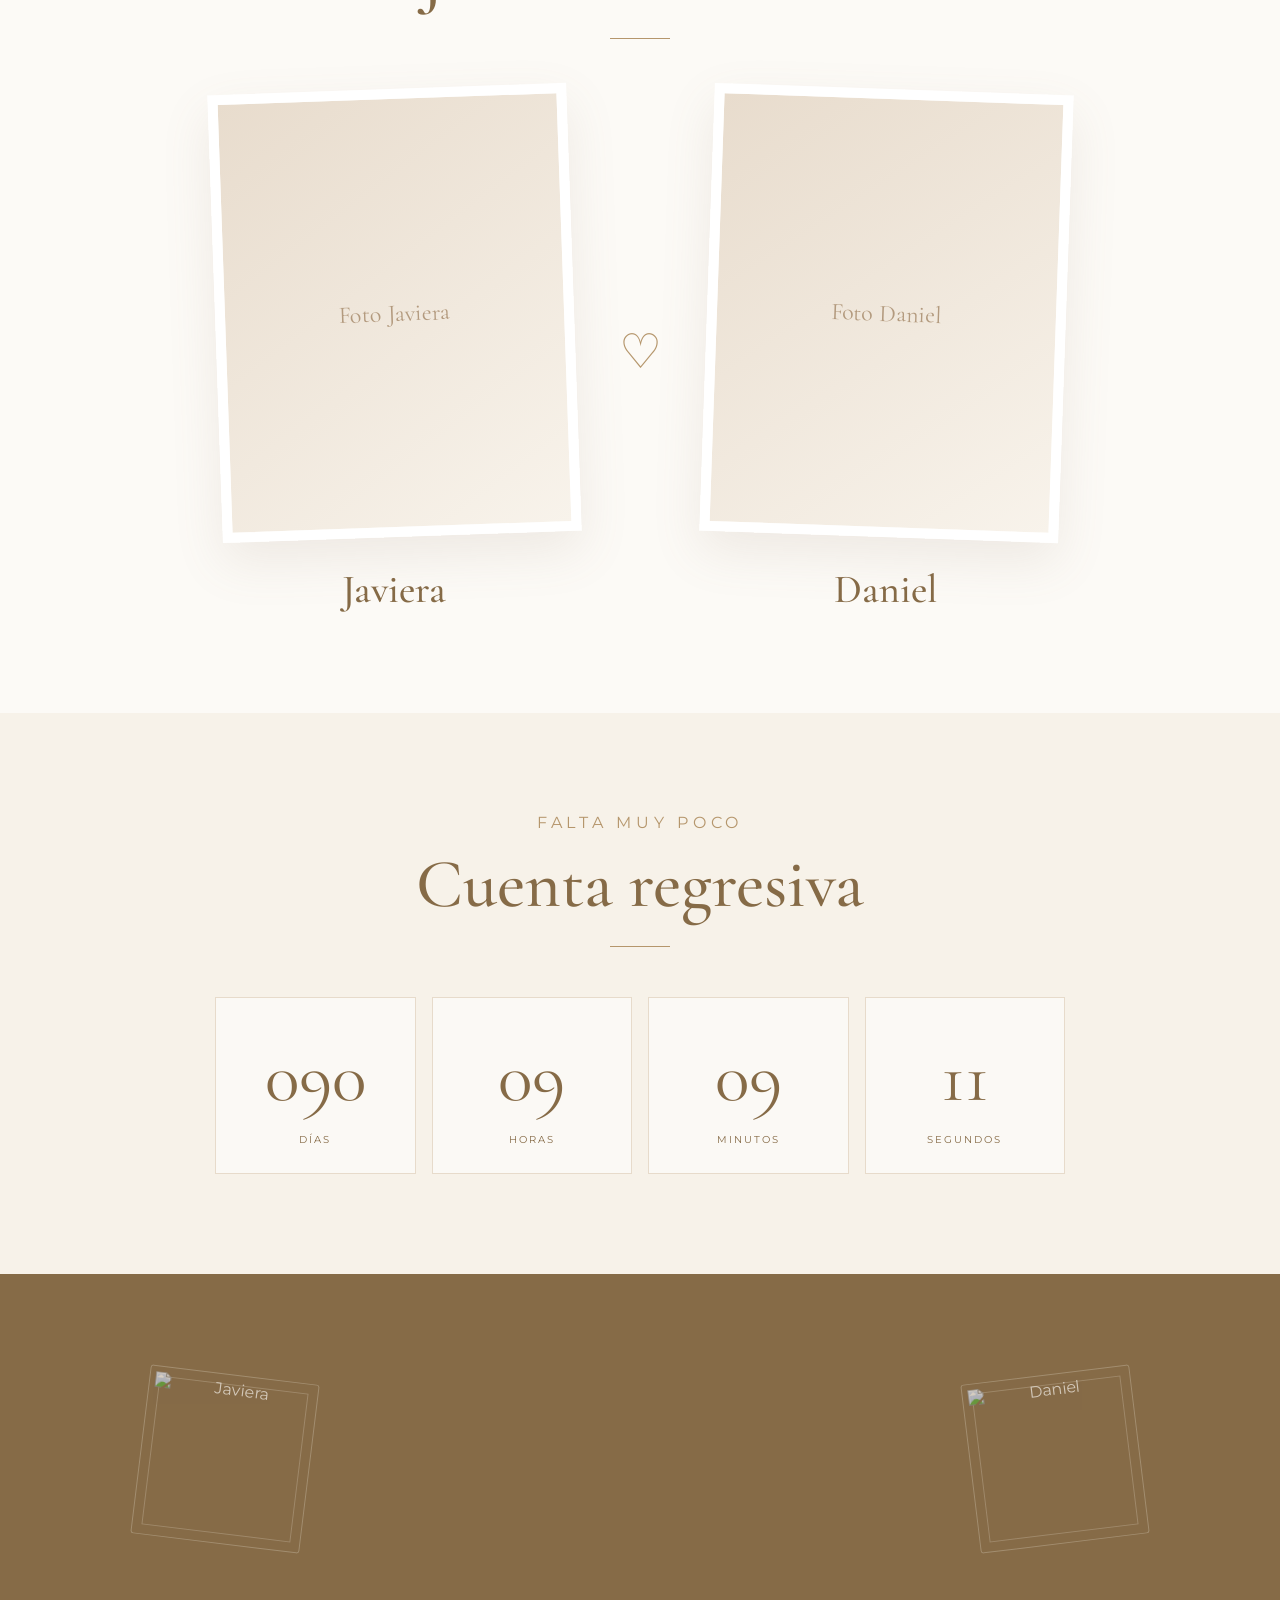
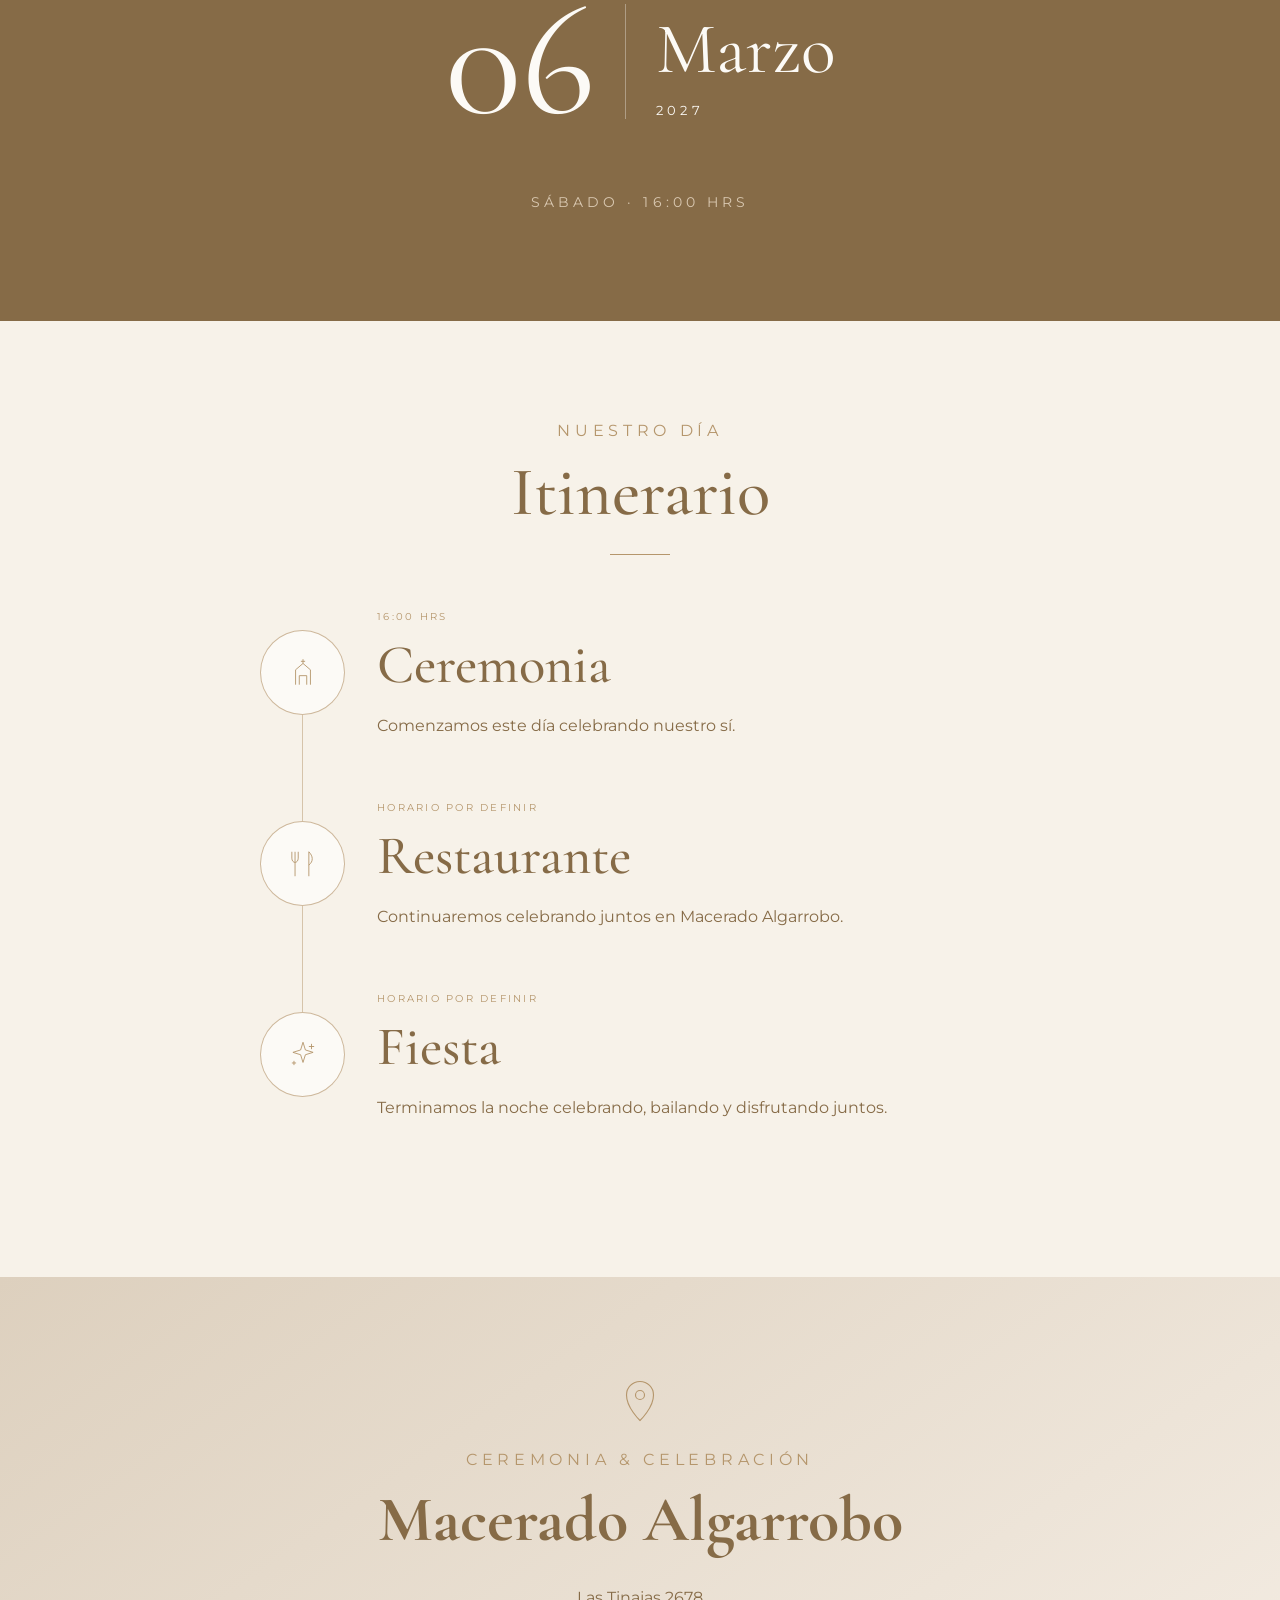
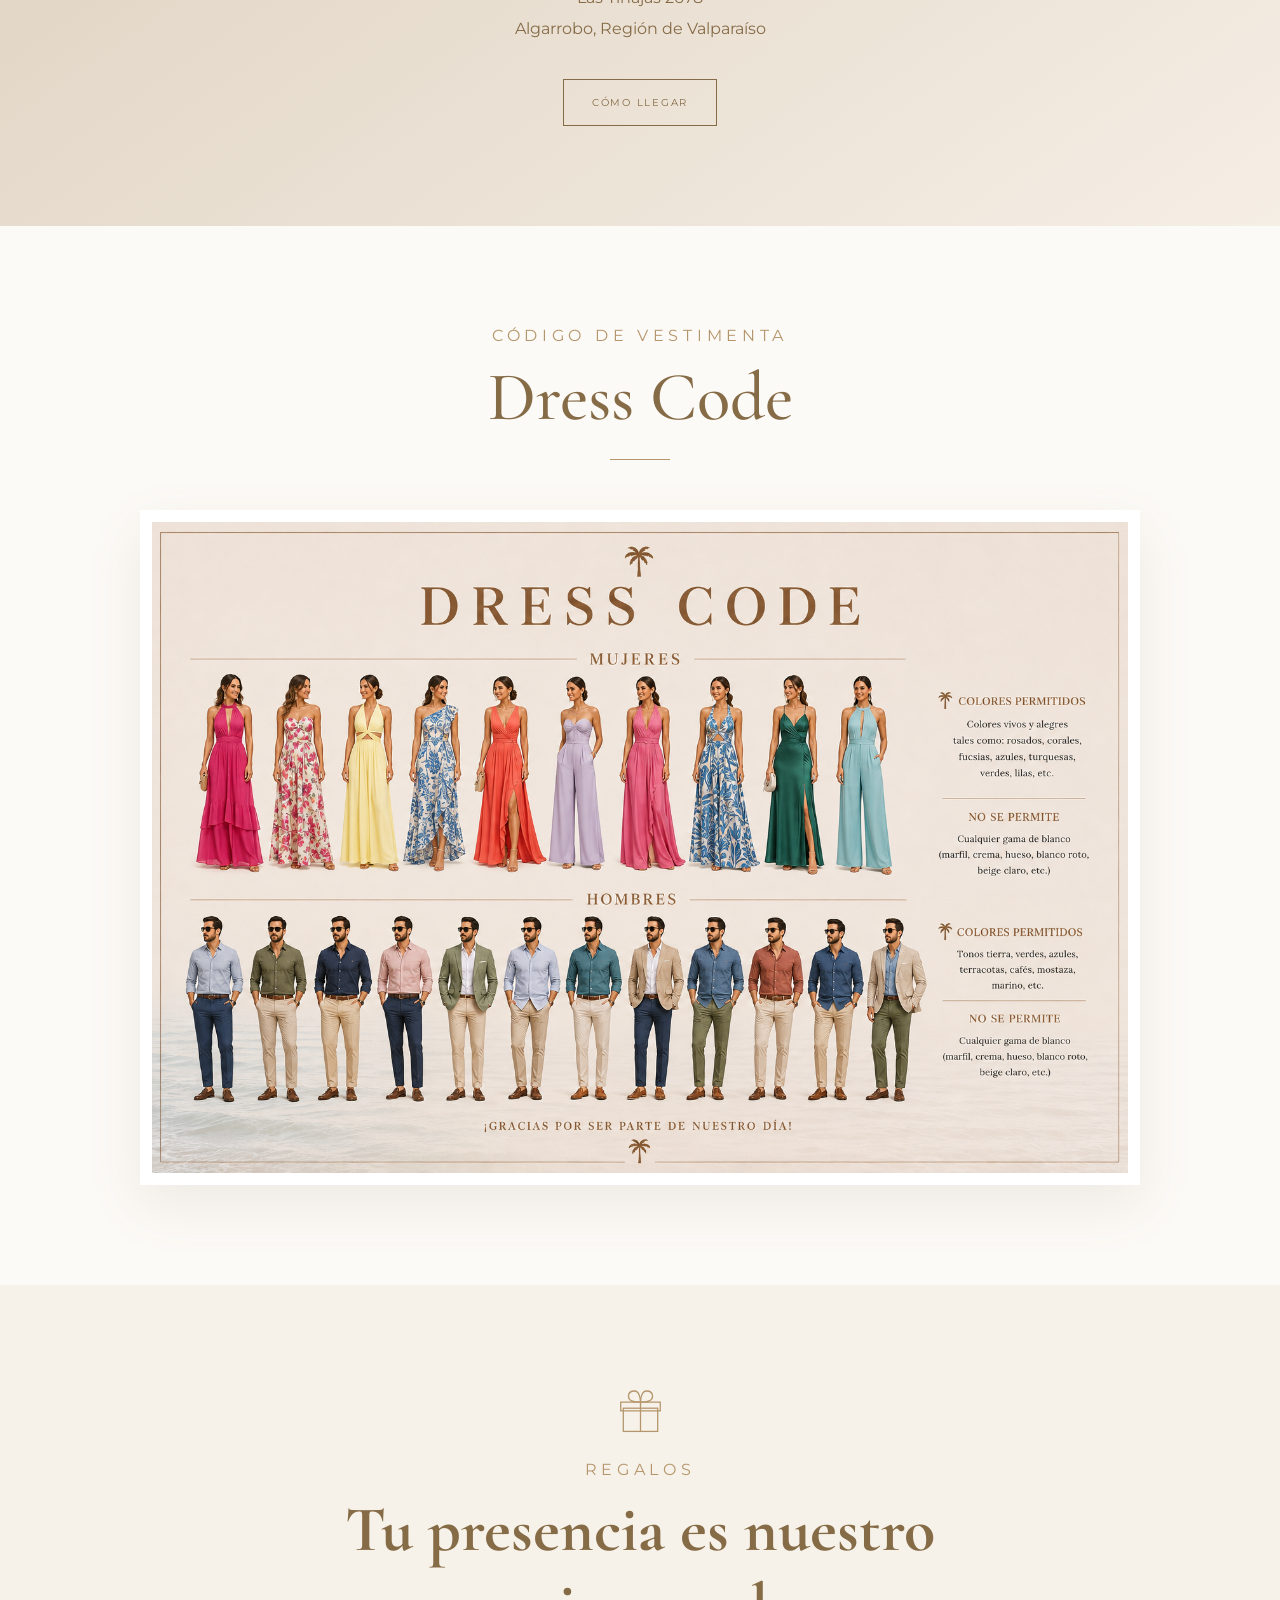
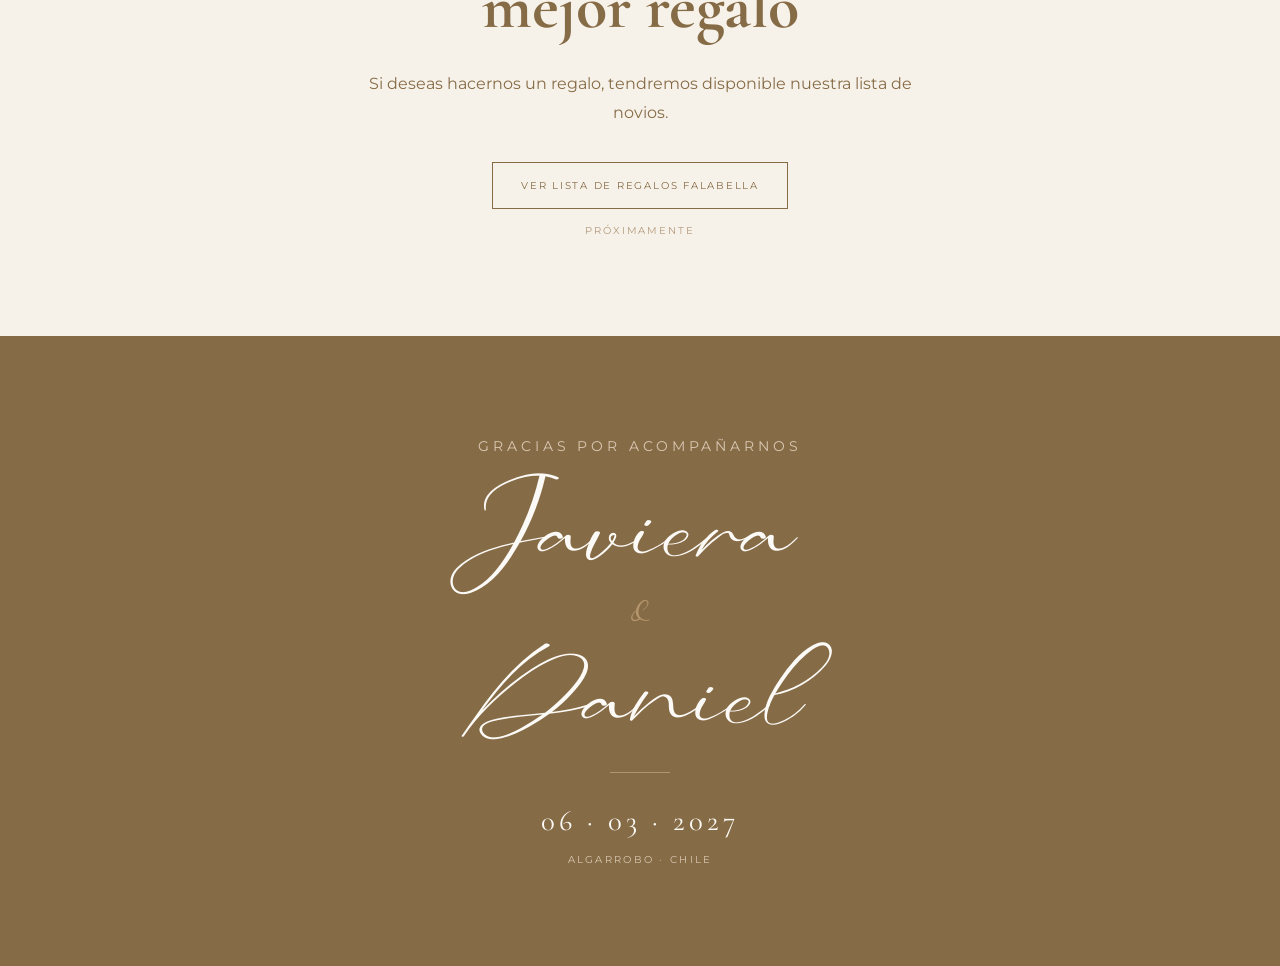
==== commit 0c02a1be: "Correcion de invitación" ====
--- a/index.html
+++ b/index.html
@@ -12,7 +12,7 @@
   <title>Javiera & Daniel | 06.03.2027</title>
 
   <!-- TIPOGRAFÍAS -->
-  <link rel="preconnect" href="Calligraphy.otf">
+  <link rel="preconnect" href="https://fonts.googleapis.com">
 
   <link
     rel="preconnect"
@@ -49,54 +49,7 @@
         id="weddingCard"
       >
 
-  <!-- ==============================
-  INTERIOR DE LA INVITACIÓN
-  =============================== -->
-  <div class="card-inside">
-    <div class="card-inside-content">
-      <p class="inside-small">
-        CON MUCHO AMOR
-      </p>
-
-      <p class="inside-intro">
-      Tenemos el agrado de invitarte
-      a celebrar junto a nosotros
-      </p>
-
-       <h2 class="couple-name">
-         <span class="name-first">Javiera</span>
-        <span class="name-second">& Daniel</span>
-       </h2>
-
-        <p class="inside-date">
-        06 · MARZO · 2027
-        </p>
-
-        <p class="inside-time">
-        16:00 HRS
-        </p>
-
-        <p class="inside-place">
-        ALGARROBO · CHILE
-        </p>
-
-            <button
-              class="enter-invitation-button"
-              id="enterInvitationButton"
-              type="button"
-            >
-              Ver invitación
-            </button>
-
-          </div>
-
-        </div>
-
-
-        <!-- ==============================
-             SOBRE / TAPA
-        =============================== -->
-
+        <!-- SOBRE -->
         <div
           class="card-cover"
           id="cardCover"
@@ -105,24 +58,37 @@
           <div class="envelope-paper"></div>
 
           <!-- LÍNEAS CAFÉ -->
+          <div class="envelope-line line-left"></div>
+          <div class="envelope-line line-right"></div>
           <div class="envelope-line line-bottom-left"></div>
           <div class="envelope-line line-bottom-right"></div>
 
-          <!-- BOTÓN DORADO -->
+          <!-- SELLO DORADO -->
           <button
             class="gold-seal"
             id="goldSeal"
             type="button"
             aria-label="Abrir invitación"
           >
-            <span>J</span>
-            <small>&</small>
-            <span>D</span>
+
+            <span class="seal-letter seal-j">
+              J
+            </span>
+
+            <span class="seal-amp">
+              &
+            </span>
+
+            <span class="seal-letter seal-d">
+              D
+            </span>
+
           </button>
 
         </div>
 
       </div>
+
 
       <!-- INDICACIÓN -->
 
@@ -133,14 +99,20 @@
         </p>
 
         <small>
-          Toca el boton dorado
+          Toca o desliza hacia arriba
         </small>
 
+        <div class="opening-arrow">
+          ↑
+        </div>
+
       </div>
 
     </div>
 
   </div>
+
+
 
   <!-- ==================================================
        PORTADA PRINCIPAL
@@ -156,10 +128,13 @@
         Nos casamos
       </p>
 
-       <h1 class="couple-name">
-         <span class="name-first">Javiera</span>
-        <span class="name-second">& Daniel</span>
-       </h1>
+      <h1>
+        Javiera
+
+        <span>&</span>
+
+        Daniel
+      </h1>
 
       <div class="hero-line"></div>
 
@@ -171,6 +146,15 @@
         16:00 hrs
       </p>
 
+      <a
+        href="#contador"
+        class="hero-scroll"
+      >
+        Ver invitación
+
+        <span>↓</span>
+      </a>
+
     </div>
 
   </header>
@@ -178,6 +162,8 @@
 
 
   <main>
+
+
     <!-- ==================================================
          MENSAJE
     =================================================== -->
@@ -206,6 +192,7 @@
     </section>
 
 
+
     <!-- ==================================================
          FOTOS DE NIÑOS
     =================================================== -->
@@ -220,10 +207,15 @@
             Un pequeño recuerdo
           </p>
 
+          <h2>
+            Javiera & Daniel
+          </h2>
+
           <div class="title-line"></div>
 
         </div>
 
+
         <div class="childhood-grid">
 
 
@@ -232,14 +224,20 @@
           <div class="child-card">
 
             <div class="photo-placeholder">
-              <img src="Img/Javiera2.jpeg" alt="fotojaviera">
+
+              <span>
+                Foto Javiera
+              </span>
+
             </div>
+
             <h3>
               Javiera
             </h3>
 
           </div>
 
+
           <div class="child-heart">
             ♡
           </div>
@@ -250,7 +248,11 @@
           <div class="child-card">
 
             <div class="photo-placeholder">
-              <img src="Img/Daniel.jpeg" alt="fotoDaniel">
+
+              <span>
+                Foto Daniel
+              </span>
+
             </div>
 
             <h3>
@@ -264,6 +266,8 @@
       </div>
 
     </section>
+
+
 
     <!-- ==================================================
          CUENTA REGRESIVA
@@ -350,73 +354,89 @@
 
     </section>
 
+
+
     <!-- ==================================================
-         FECHA
+         FECHA CON FOTOS
     =================================================== -->
-<section class="date-section">
-
-  <div class="container date-layout">
-
-    <!-- FOTO IZQUIERDA -->
-    <div class="date-photo date-photo-left">
-      <img
-        src="Img/Piojosos1.jpeg"
-        alt="Javiera"
-      >
-    </div>
-
-
-    <!-- FECHA CENTRAL -->
-    <div class="date-center">
-
-      <div class="date-content">
-
-        <span class="date-day">
-          06
-        </span>
-
-        <div class="date-divider"></div>
-
-        <div class="date-info">
-
-          <span>
-            Marzo
-          </span>
-
-          <strong>
-            2027
-          </strong>
-
-        </div>
-
-      </div>
-
-      <p class="date-time">
-        Sábado · 16:00 hrs
-      </p>
-
-    </div>
-
-
-    <!-- FOTO DERECHA -->
-    <div class="date-photo date-photo-right">
-      <img
-        src="Img/Piojosos3.jpeg"
-        alt="Daniel"
-      >
-    </div>
-
-  </div>
-
-</section>
+
+    <section class="date-section">
+
+      <div class="container date-layout">
+
+
+        <!-- FOTO IZQUIERDA -->
+
+        <div class="date-photo date-photo-left">
+
+          <img
+            src="Img/foto-javiera.jpg"
+            alt="Javiera"
+          >
+
+        </div>
+
+
+        <!-- FOTO DERECHA -->
+
+        <div class="date-photo date-photo-right">
+
+          <img
+            src="Img/foto-daniel.jpg"
+            alt="Daniel"
+          >
+
+        </div>
+
+
+        <!-- FECHA CENTRAL -->
+
+        <div class="date-center">
+
+          <div class="date-content">
+
+            <span class="date-day">
+              06
+            </span>
+
+            <div class="date-divider"></div>
+
+            <div class="date-info">
+
+              <span>
+                Marzo
+              </span>
+
+              <strong>
+                2027
+              </strong>
+
+            </div>
+
+          </div>
+
+          <p class="date-time">
+            Sábado · 16:00 hrs
+          </p>
+
+        </div>
+
+      </div>
+
+    </section>
+
+
 
     <!-- ==================================================
          ITINERARIO
     =================================================== -->
 
     <section class="timeline-section">
+
       <div class="container">
+
         <div class="section-title">
+
           <p>
             Nuestro día
           </p>
@@ -445,10 +465,23 @@
                   viewBox="0 0 64 64"
                   aria-hidden="true"
                 >
-                  <path d="M18 54V26l14-12 14 12v28" />
-                  <path d="M25 54V37h14v17" />
-                  <path d="M32 14V6" />
-                  <path d="M28 10h8" />
+
+                  <path
+                    d="M18 54V26l14-12 14 12v28"
+                  />
+
+                  <path
+                    d="M25 54V37h14v17"
+                  />
+
+                  <path
+                    d="M32 14V6"
+                  />
+
+                  <path
+                    d="M28 10h8"
+                  />
+
                 </svg>
 
               </div>
@@ -475,6 +508,7 @@
           </div>
 
 
+
           <!-- RESTAURANTE -->
 
           <div class="timeline-item">
@@ -528,6 +562,7 @@
           </div>
 
 
+
           <!-- FIESTA -->
 
           <div class="timeline-item">
@@ -546,8 +581,11 @@
                   />
 
                   <path d="M48 11v10" />
+
                   <path d="M43 16h10" />
+
                   <path d="M15 43v8" />
+
                   <path d="M11 47h8" />
 
                 </svg>
@@ -567,7 +605,7 @@
               </h3>
 
               <p>
-                Terminamos en el quincho
+                Terminamos la noche
                 celebrando, bailando
                 y disfrutando juntos.
               </p>
@@ -661,6 +699,7 @@
 
         </div>
 
+
         <div class="dress-image-container">
 
           <img
@@ -742,21 +781,30 @@
 
     </section>
 
+
+
     <!-- ==================================================
          CIERRE
     =================================================== -->
+
     <footer class="footer">
+
       <div class="container">
+
         <p class="footer-small">
           Gracias por acompañarnos
         </p>
 
-       <h2 class="couple-name">
-         <span class="name-first">Javiera</span>
-        <span class="name-second">& Daniel</span>
-       </h2>
+        <h2>
+          Javiera
+
+          <span>&</span>
+
+          Daniel
+        </h2>
 
         <div class="footer-line"></div>
+
         <p class="footer-date">
           06 · 03 · 2027
         </p>
@@ -764,8 +812,11 @@
         <p class="footer-place">
           Algarrobo · Chile
         </p>
-      </div>
+
+      </div>
+
     </footer>
+
 
   </main>
 
@@ -774,4 +825,5 @@
   <script src="Script.js"></script>
 
 </body>
+
 </html>
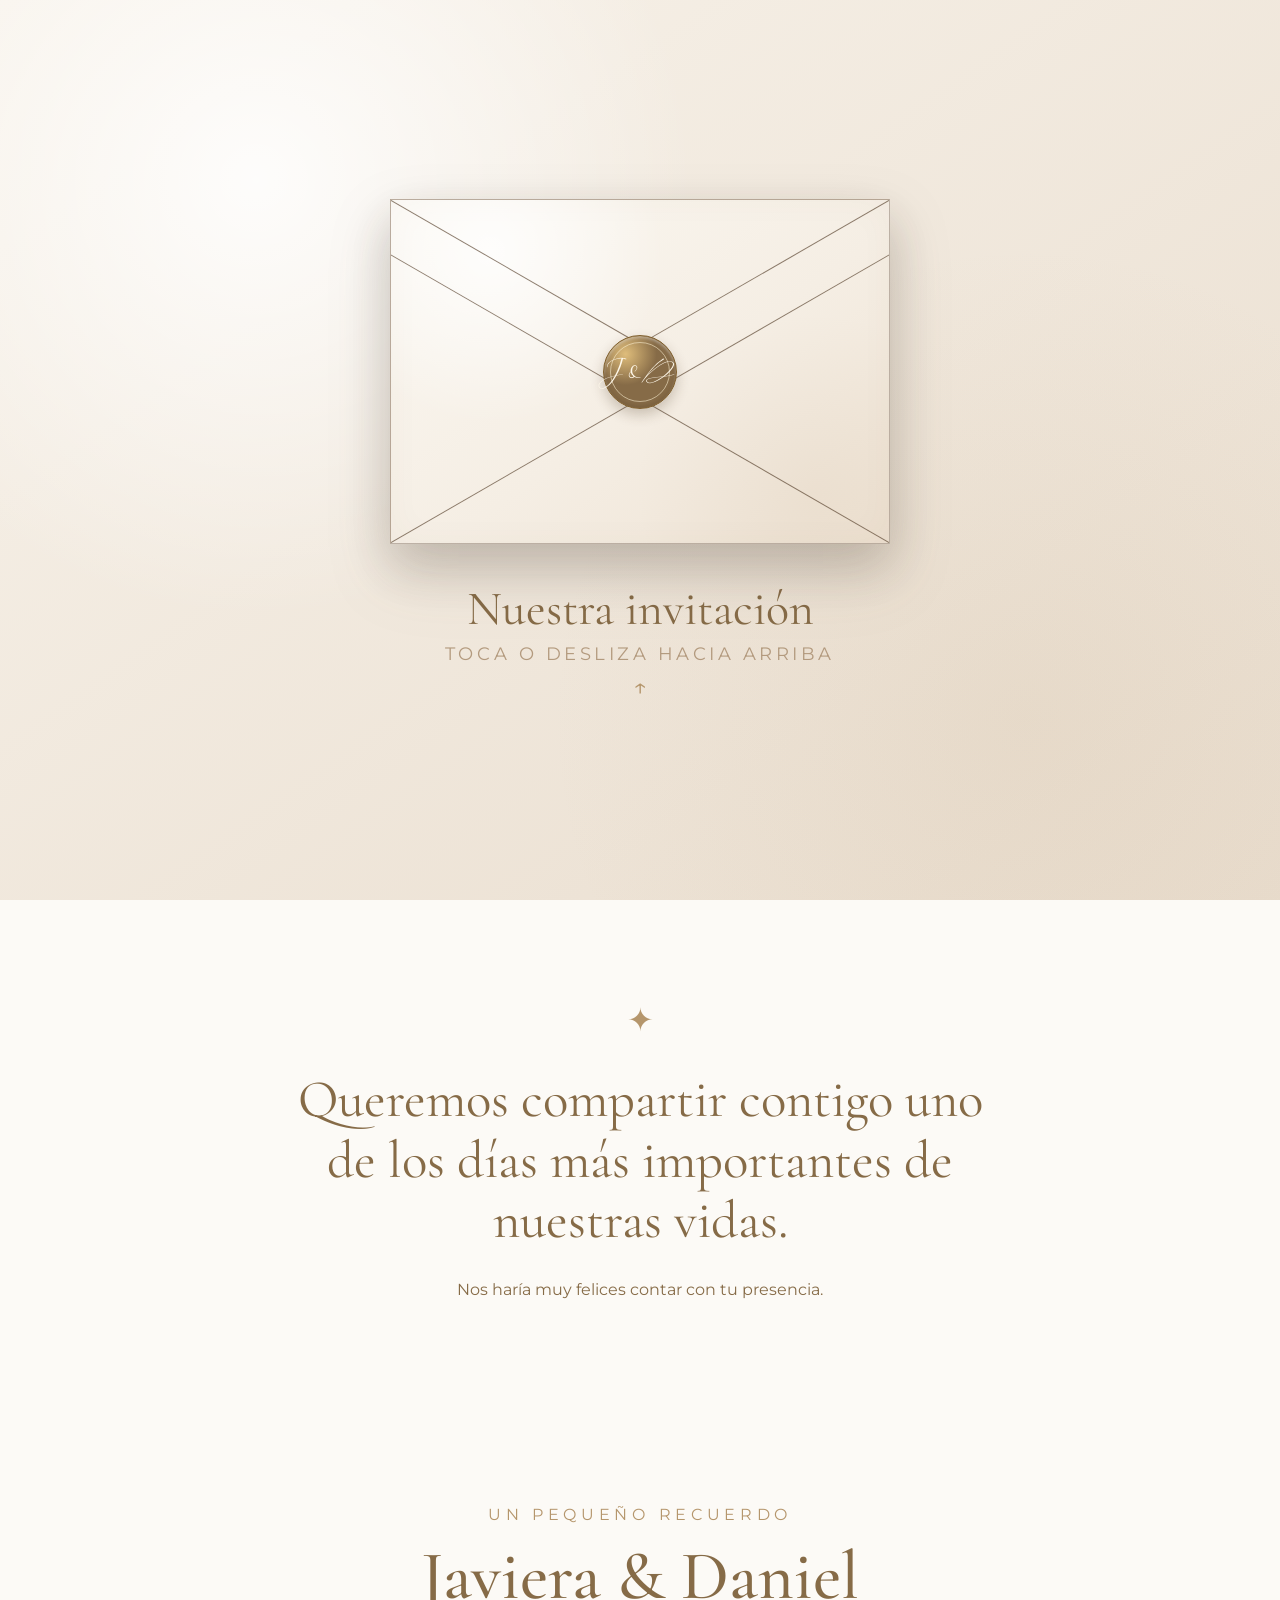
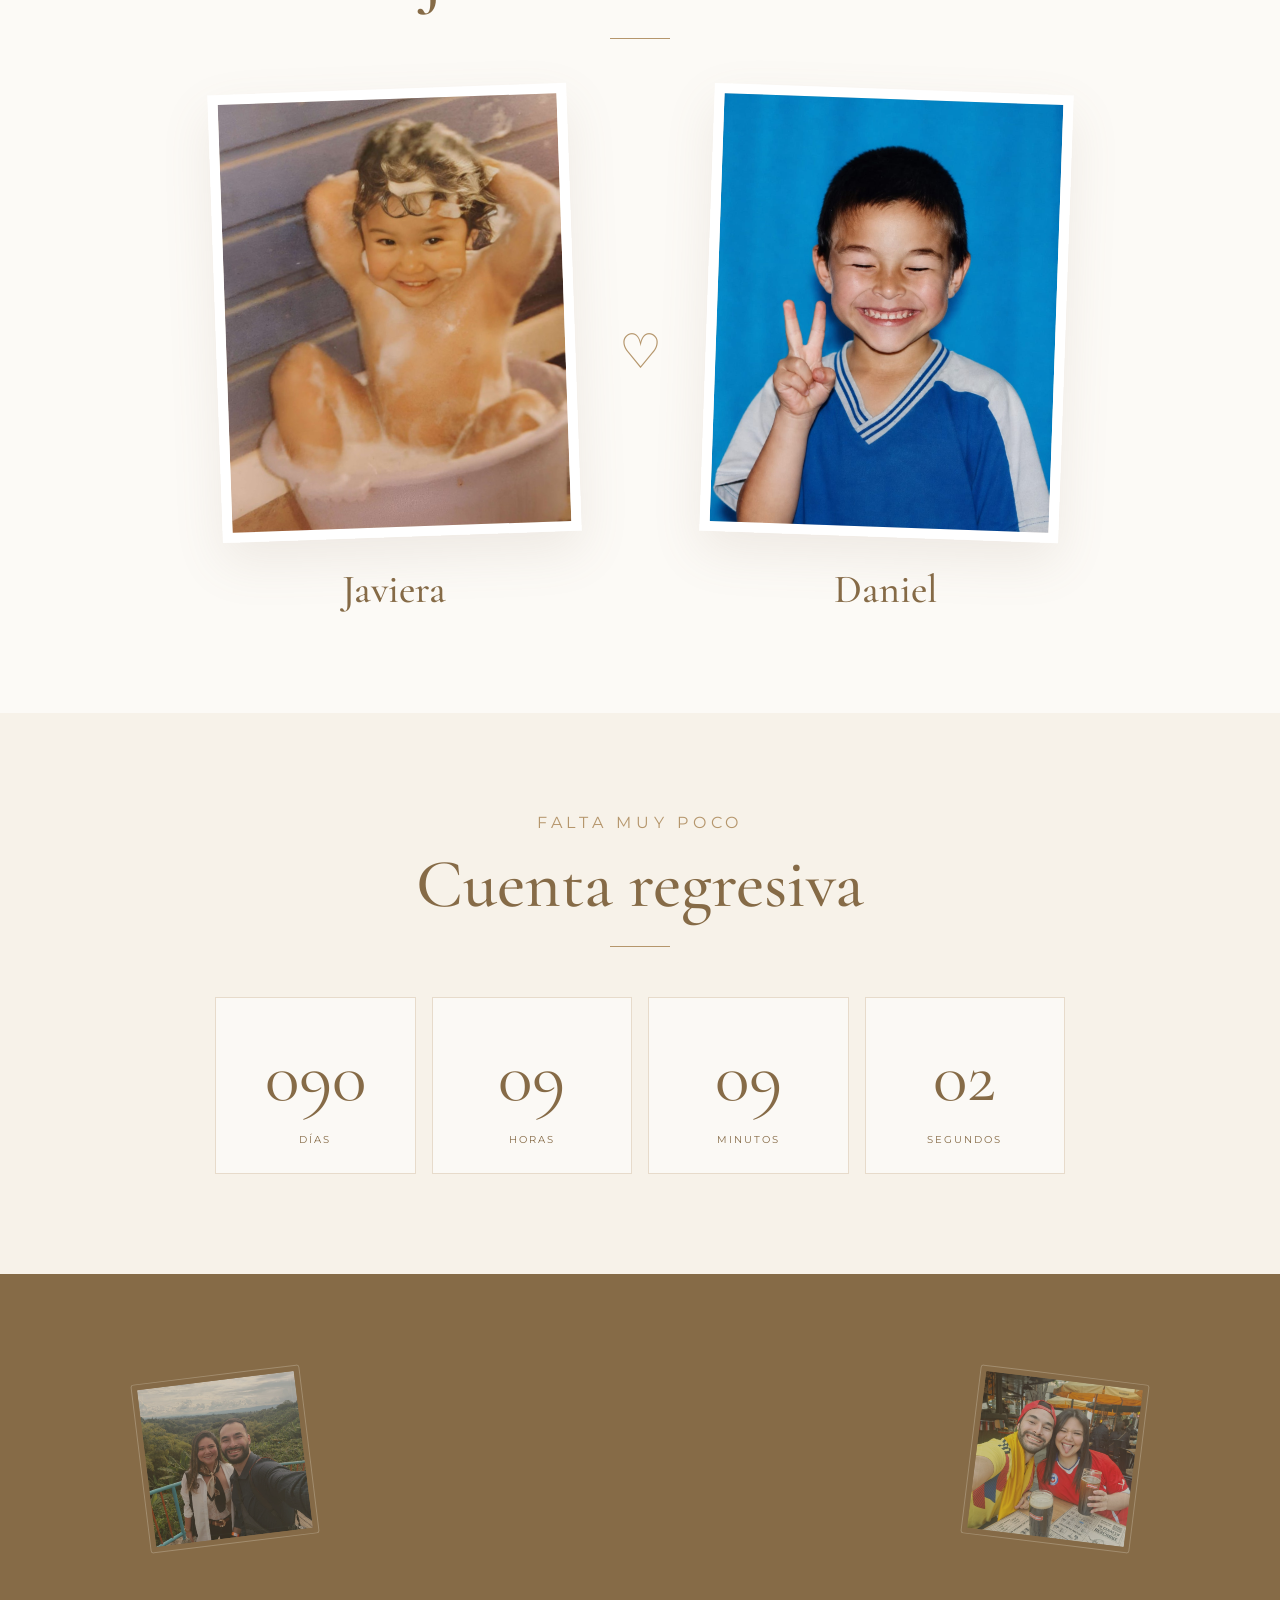
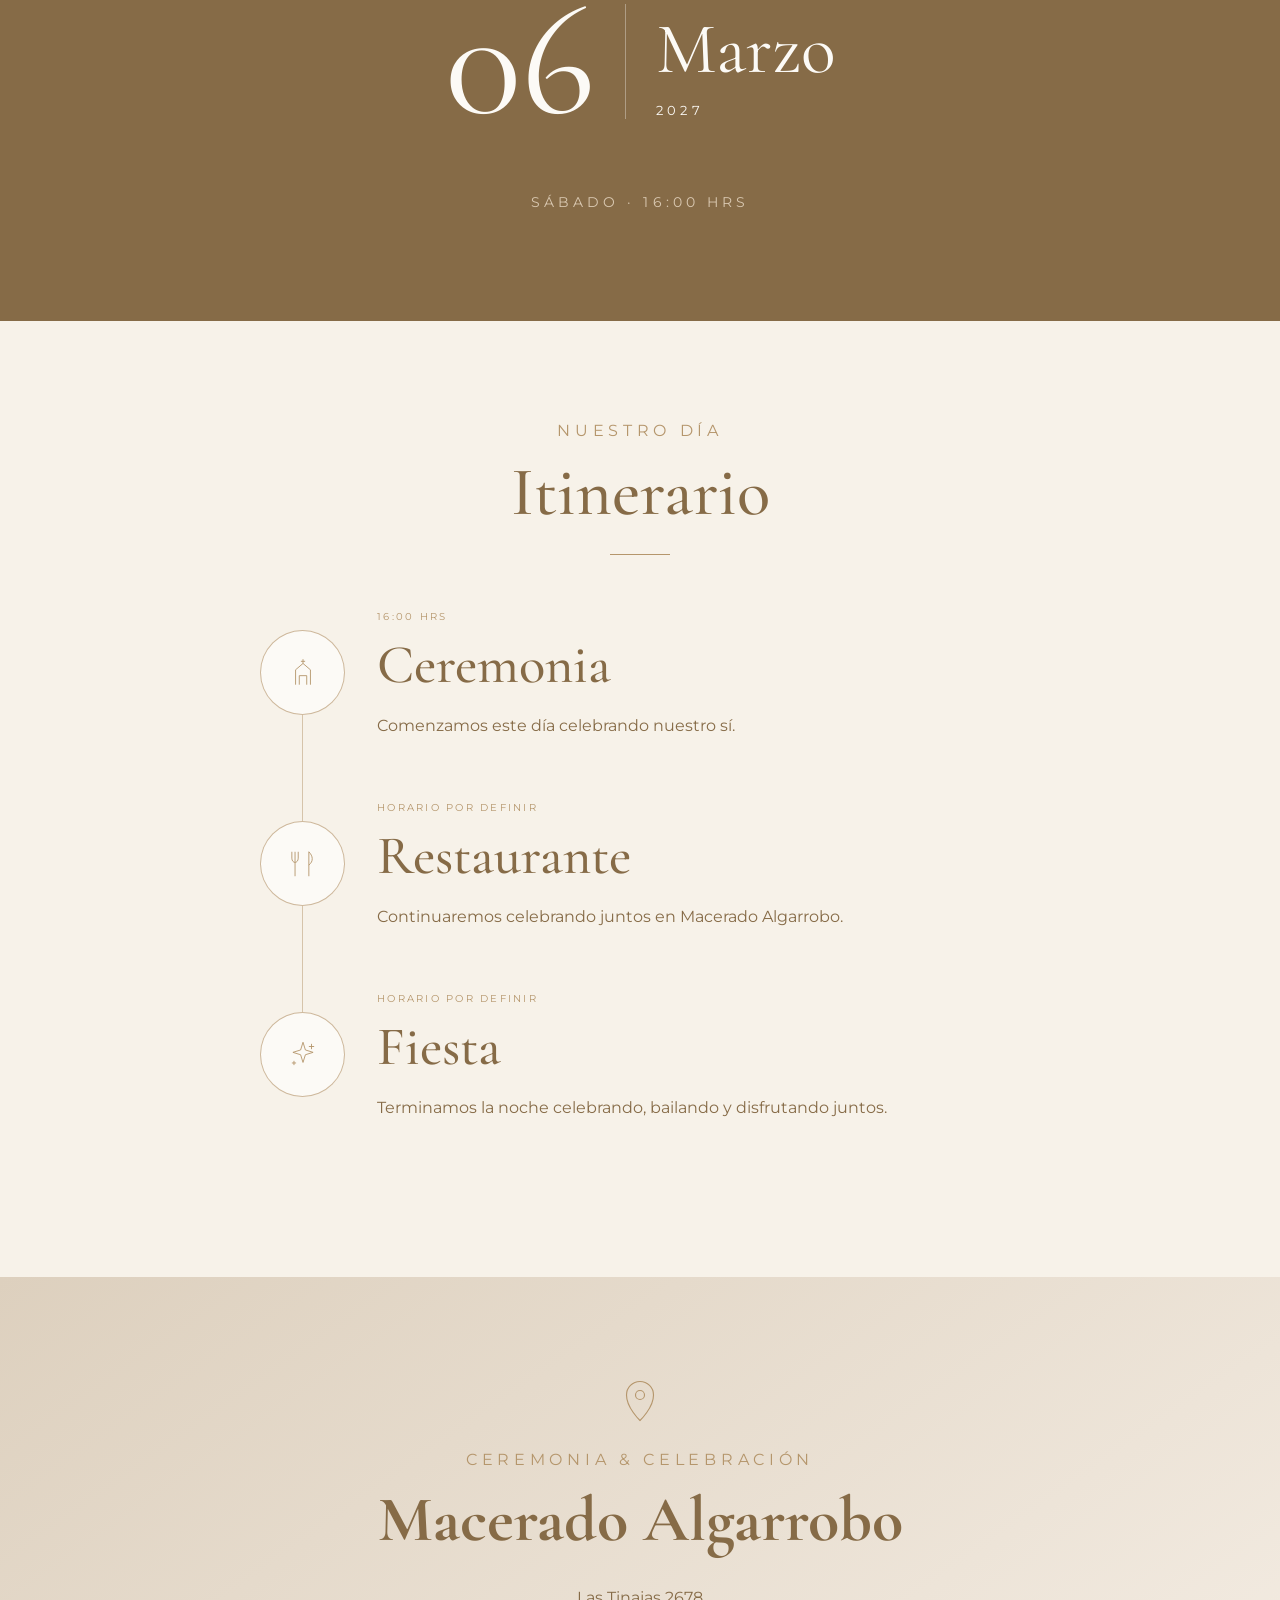
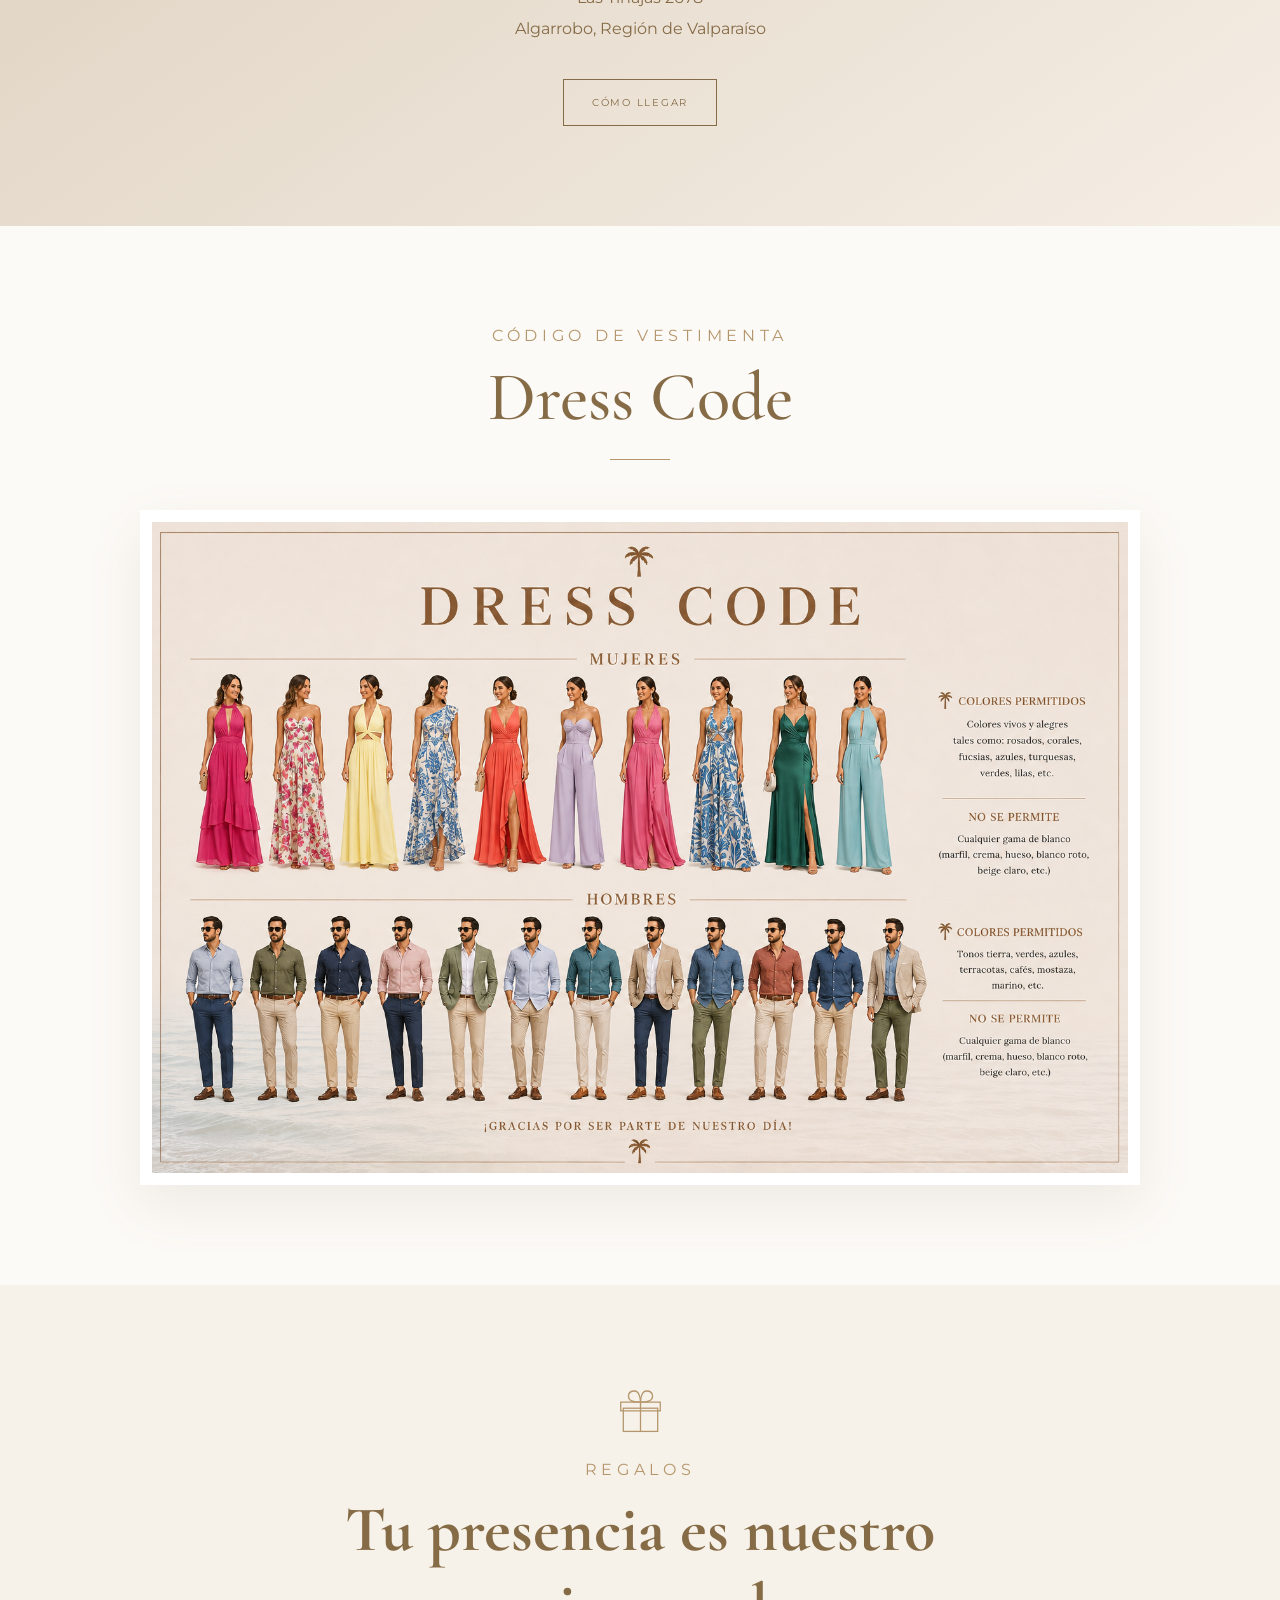
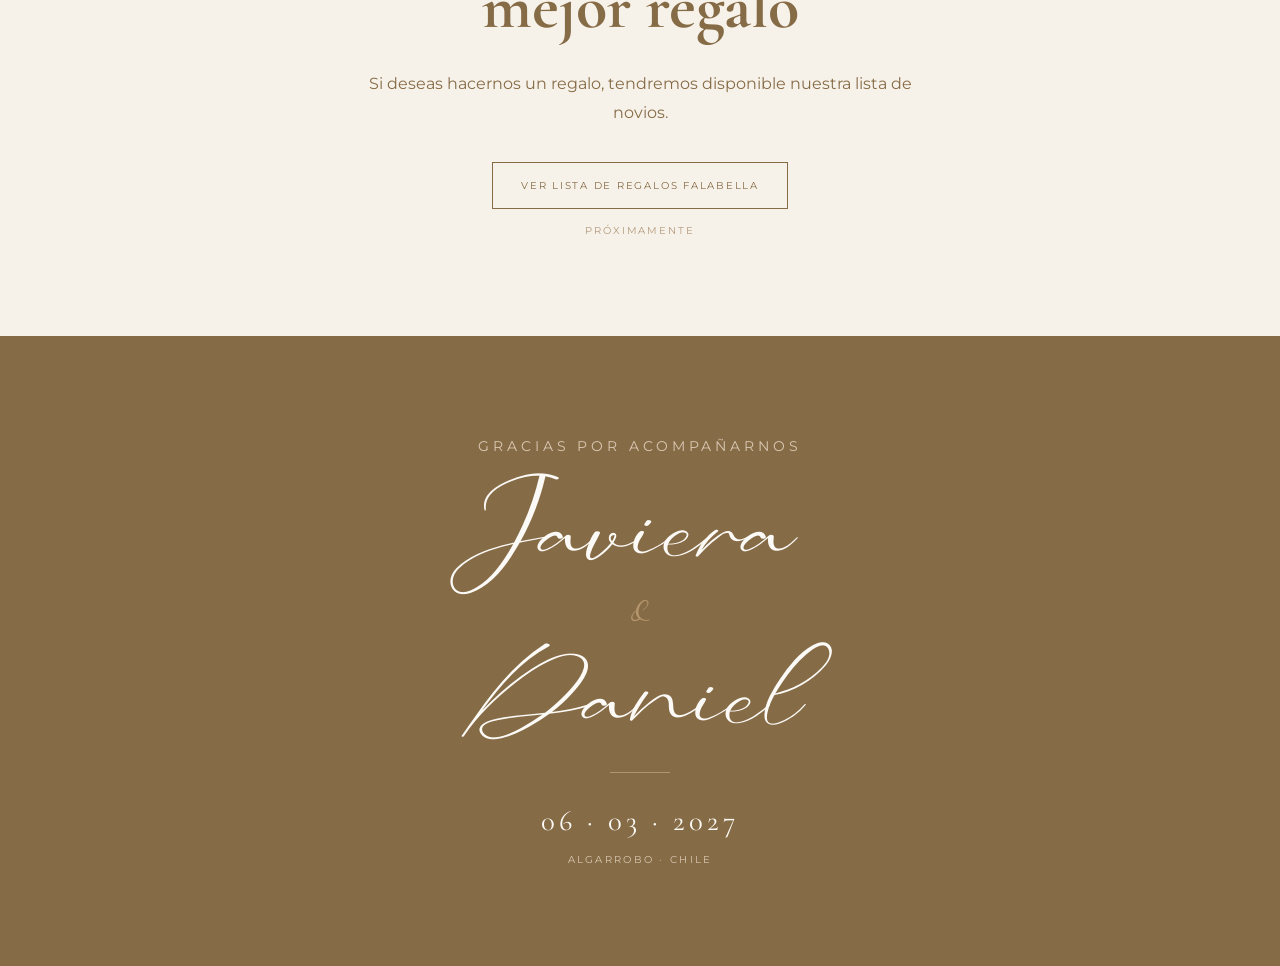
==== commit 253231af: "arreglo de fotografias" ====
--- a/index.html
+++ b/index.html
@@ -224,11 +224,7 @@
           <div class="child-card">
 
             <div class="photo-placeholder">
-
-              <span>
-                Foto Javiera
-              </span>
-
+              <img src="Img/Javiera2.jpeg" alt="Foto Javiera"></img>
             </div>
 
             <h3>
@@ -248,11 +244,7 @@
           <div class="child-card">
 
             <div class="photo-placeholder">
-
-              <span>
-                Foto Daniel
-              </span>
-
+              <img src="Img/Daniel.jpeg" alt="Foto Daniel"></img>
             </div>
 
             <h3>
@@ -370,7 +362,7 @@
         <div class="date-photo date-photo-left">
 
           <img
-            src="Img/foto-javiera.jpg"
+            src="Img/Piojosos3.jpeg"
             alt="Javiera"
           >
 
@@ -382,7 +374,7 @@
         <div class="date-photo date-photo-right">
 
           <img
-            src="Img/foto-daniel.jpg"
+            src="Img/Piojosos1.jpeg"
             alt="Daniel"
           >
 
--- a/Style.css
+++ b/Style.css
@@ -1685,7 +1685,7 @@
   justify-self: start;
 
   transform:
-    rotate(7deg);
+    rotate(-7deg);
 
   margin-top: 0;
 }
@@ -1699,7 +1699,7 @@
   justify-self: end;
 
   transform:
-    rotate(-7deg);
+    rotate(7deg);
 
   margin-top: 0;
 }
